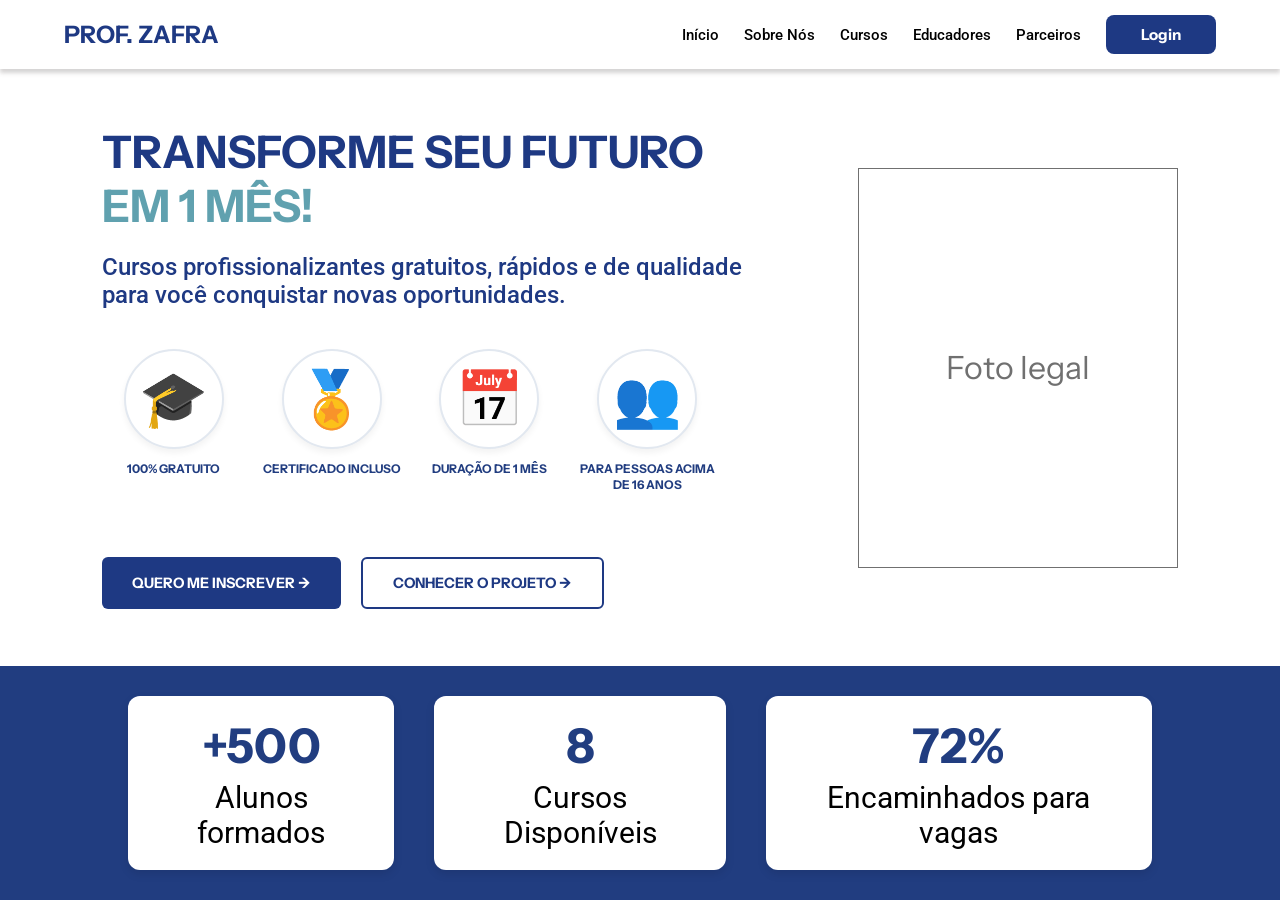
==== index.html @ 5f07395a "Primeira Parte da Home" ====
<!DOCTYPE html>
<html lang="pt-BR">
<head>
    <meta charset="UTF-8">
    <meta name="viewport" content="width=device-width, initial-scale=1.0">
    <title>Prof. Zafra - Escola de Formação Profissional</title>
    
    <link rel="preconnect" href="https://fonts.googleapis.com">
    <link rel="preconnect" href="https://fonts.gstatic.com" crossorigin>
    <link href="https://fonts.googleapis.com/css2?family=Instrument+Sans:ital,wght@0,400..700;1,400..700&family=Roboto:ital,wght@0,100;0,300;0,400;0,500;0,700;0,900;1,100;1,300;1,400;1,500;1,700;1,900&display=swap" rel="stylesheet">
    
    <link rel="stylesheet" href="css/style.css">
</head>
<body>

    <header class="navbar">
        <div class="logo">
            <span class="logo-texto">PROF. ZAFRA</span>
        </div>
        <nav class="nav-links">
            <a href="#">Início</a>
            <a href="#">Sobre Nós</a>
            <a href="#">Cursos</a>
            <a href="#">Educadores</a>
            <a href="#">Parceiros</a>
            <a href="#" class="btn-login">Login</a>
        </nav>
    </header>

    <main class="hero">
        <div class="hero-content">
            <h1 class="titulo">TRANSFORME SEU FUTURO <br><span class="destaque">EM 1 MÊS!</span></h1>
            
            <p class="parágrafo">
                Cursos profissionalizantes gratuitos, rápidos e de qualidade para você conquistar novas oportunidades.
            </p>

            <div class="diferenciais">
                <div class="diferencial">
                    <div class="icon-circle">🎓</div>
                    <p>100% GRATUITO</p>
                </div>
                <div class="diferencial">
                    <div class="icon-circle">🏅</div>
                    <p>CERTIFICADO INCLUSO</p>
                </div>
                <div class="diferencial">
                    <div class="icon-circle">📅</div>
                    <p>DURAÇÃO DE 1 MÊS</p>
                </div>
                <div class="diferencial">
                    <div class="icon-circle">👥</div>
                    <p>PARA PESSOAS ACIMA DE 16 ANOS</p>
                </div>
            </div>

            <div class="botoes">
                <button class="botao-um">QUERO ME INSCREVER &rarr;</button>
                <button class="botao-dois">CONHECER O PROJETO &rarr;</button>
            </div>
        </div>

        <div class="foto">
            <span>Foto legal</span>
        </div>
    </main>

    <section class="indicadores">
        <div class="indicador">
            <h3>+500</h3>
            <p>Alunos formados</p>
        </div>
        <div class="indicador">
            <h3>8</h3>
            <p>Cursos Disponíveis</p>
        </div>
        <div class="indicador">
            <h3>72%</h3>
            <p>Encaminhados para vagas</p>
        </div>
    </section>

</body>
</html>
---- css/style.css ----
* {
    margin: 0;
    padding: 0;
    box-sizing: border-box;
}

body {
    background-color: #ffffff;
    color: #2b2b2b;
    display: flex;
    flex-direction: column;
    min-height: 100vh;
    font-family: 'Roboto', sans-serif;
}

.navbar {
    display: flex;
    justify-content: space-between;
    align-items: center;
    padding: 15px 5%;
    background: #FFF;
    box-shadow: 0 4px 4px 0  rgba(90, 83, 83, 0.25);
}

.logo-texto {
    font-family: 'Instrument Sans', sans-serif;
    font-weight: 800;
    font-size: 1.5rem;
    color: #1E3983;
}

.nav-links {
    display: flex;
    align-items: center;
    gap: 25px;
}

.nav-links a {
    text-decoration: none;
    color: #000000;
    font-weight: 500;
    font-size: 0.95rem;
}

.nav-links .btn-login {
    font-family: 'Instrument Sans', sans-serif;
    background-color: #1E3983;
    color: white;
    padding: 10px 35px;
    border-radius: 8px;
    font-weight: 700;
    transition: background 0.2s;
}

.nav-links .btn-login:hover {
    background-color: #172b5c;
}

.hero {
    display: flex;
    justify-content: space-between;
    align-items: center;
    padding: 50px 8%;
    flex: 1;
    gap: 40px;
}

.hero-content {
    max-width: 60%;
}

.titulo {
    font-family: 'Instrument Sans', sans-serif;
    font-size: 2.8rem;
    color: #1E3983;
    font-weight: 800;
    line-height: 1.2;
}

.destaque {
    color: #60A1AF;
}

.parágrafo {
    margin-top: 20px;
    font-size: 24px;
    color: #1E3983;
    font-weight: 500;
    line-height: normal;
    font-style: normal;
}

.diferenciais {
    display: grid;
    grid-template-columns: repeat(4, 1fr);
    gap: 15px;
    margin: 40px 0;
    width: 616px;
    height: 168px;
}

.diferencial {
    display: flex;
    flex-direction: column;
    align-items: center;
    text-align: center;
}

.icon-circle {
    width: 100px;
    height: 100px;
    border: 2px solid #e2e8f0;
    border-radius: 50%;
    display: flex;
    justify-content: center;
    align-items: center;
    font-size: 55px;
    box-shadow: 0 4px 6px rgba(0,0,0,0.05);
    background-color: #fff;
}

.diferencial p {
    font-family: 'Instrument Sans', sans-serif;
    margin-top: 12px;
    font-size: 0.75rem;
    font-weight: 700;
    color: #213d80;
    line-height: 1.3;
}

.botoes {
    display: flex;
    gap: 20px;
}

.botao-um, .botao-dois {
    font-family: 'Instrument Sans', sans-serif;
    padding: 15px 30px;
    border-radius: 6px;
    font-weight: 700;
    font-size: 0.9rem;
    cursor: pointer;
    display: flex;
    align-items: center;
    justify-content: center;
    transition: all 0.2s;
}

.botao-um {
    background-color: #1E3983;
    color: white;
    border: none;
}

.botao-um:hover {
    background-color: #172b5c;
}

.botao-dois {
    background-color: transparent;
    color: #1E3983;
    border: 2.5px solid #1E3983;
}

.botao-dois:hover {
    background-color: #f0f4f8;
}

.foto {
    font-family: 'Instrument Sans', sans-serif;
    width: 320px;
    height: 400px;
    border: 1px solid #707070;
    display: flex;
    justify-content: center;
    align-items: center;
    color: #707070;
    font-size: 32px;
}

.indicadores {
    background-color: #213d80;
    padding: 30px 10%;
    display: flex;
    justify-content: center;
    gap: 40px;
}

.indicador {
    background-color: white;
    border-radius: 12px;
    padding: 20px;
    min-width: 240px;
    text-align: center;
    box-shadow: 0 4px 10px rgba(0,0,0,0.1);
}

.indicador h3 {
    font-family: 'Instrument Sans', sans-serif;
    font-size: 48px;
    color: #213d80;
    font-weight: 800;
    margin-bottom: 5px;
}

.indicador p {
    font-size: 30px;
    color: #000000;
    font-weight: 400;
}

/* RESPONSIVIDADE BÁSICA GEMINI */
@media (max-width: 968px) {
    .hero {
        flex-direction: column;
        text-align: center;
    }
    .hero-content {
        max-width: 100%;
    }
    .features-grid {
        grid-template-columns: repeat(2, 1fr);
    }
    .cta-buttons {
        justify-content: center;
    }
    .metrics-bar {
        flex-direction: column;
        align-items: center;
    }
}
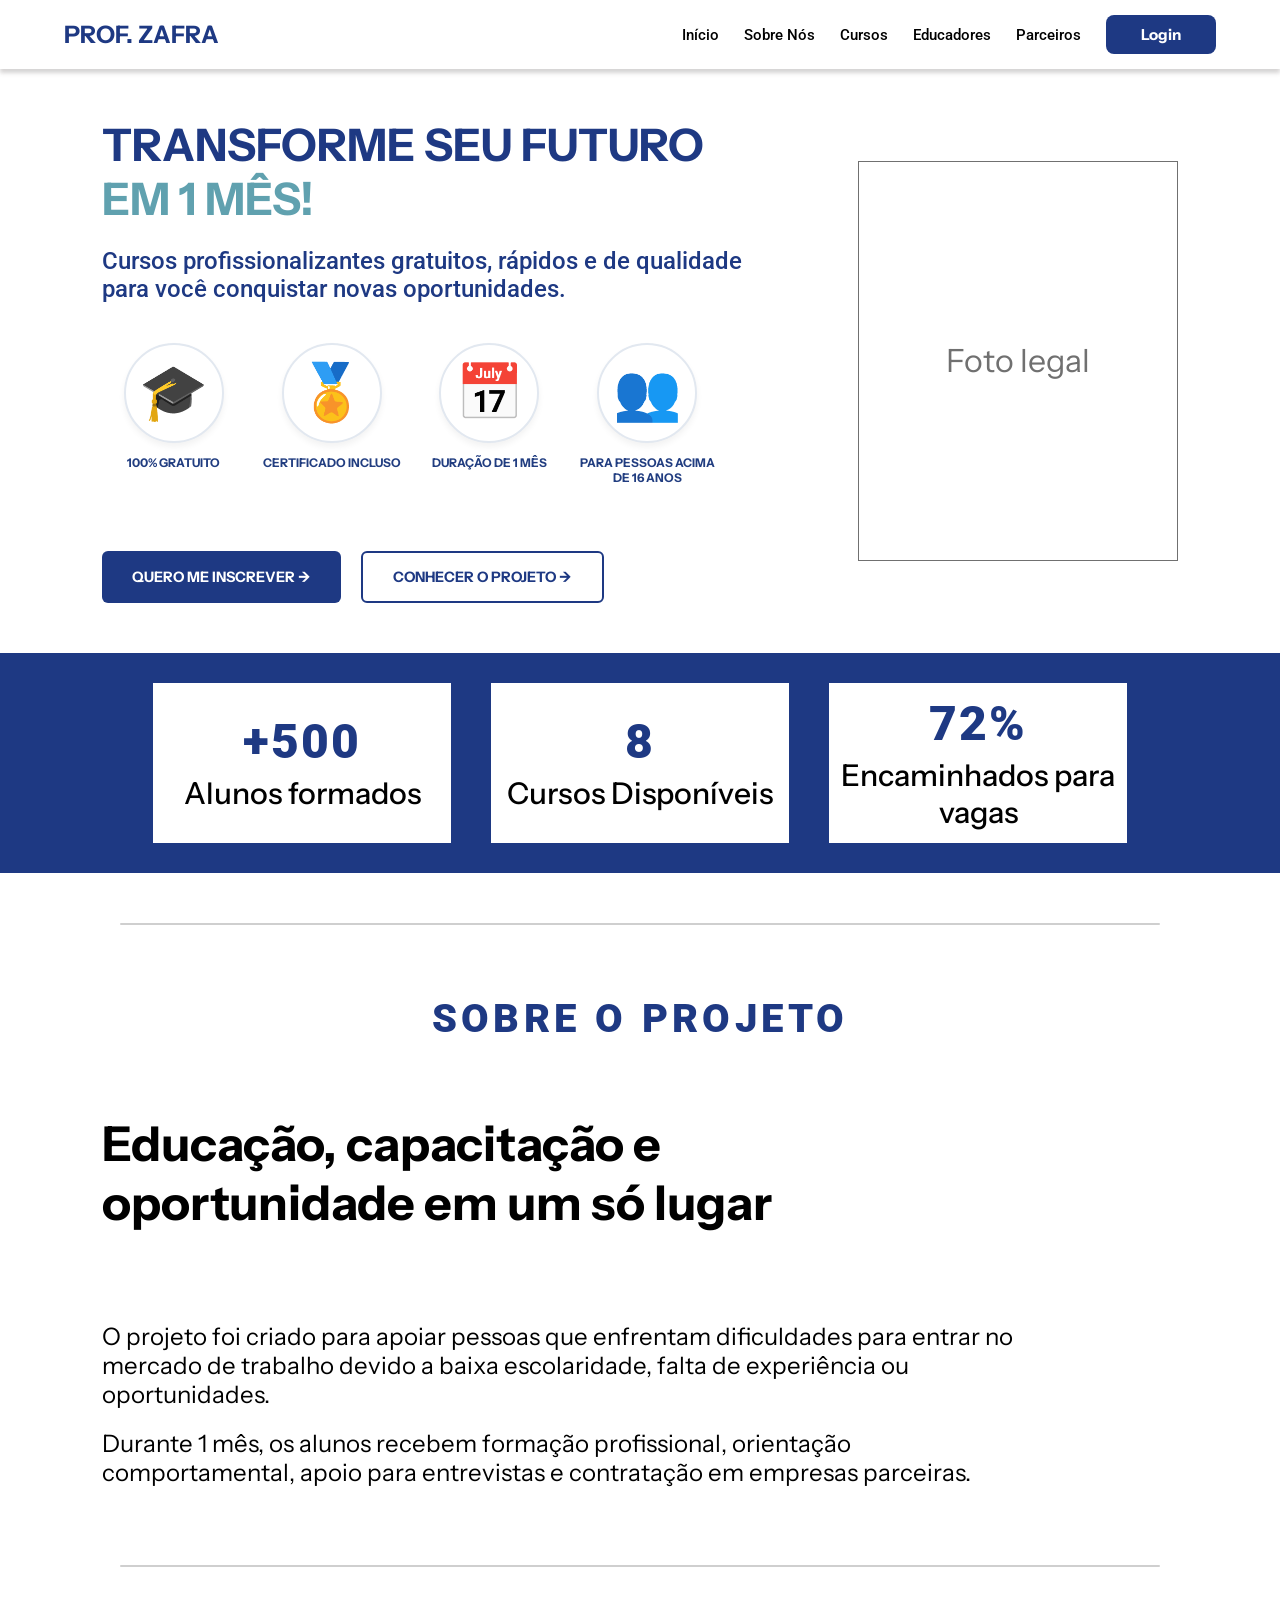
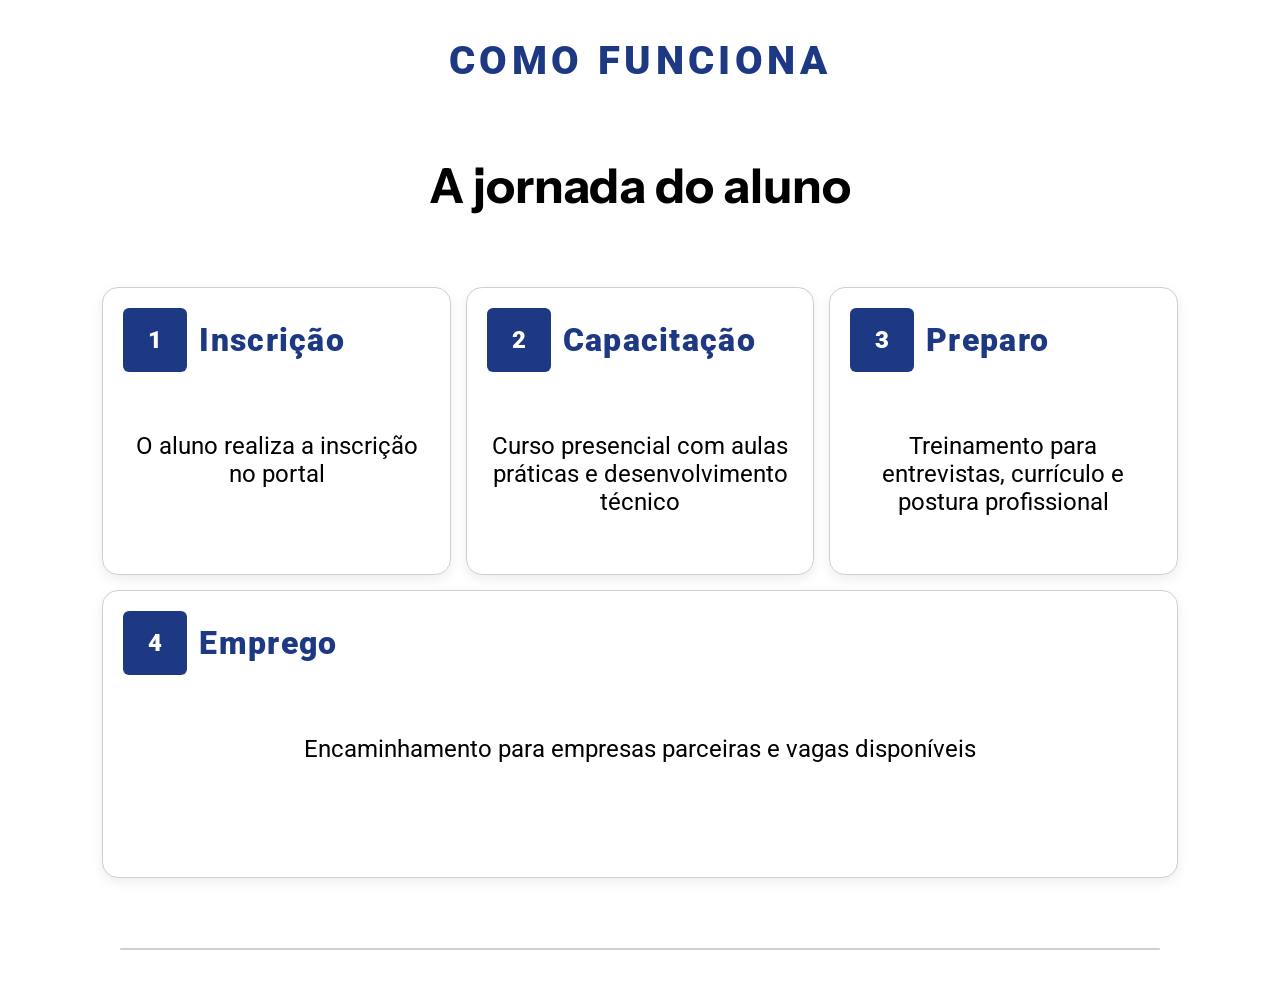
==== commit 87a75a27: "Segunda Parte da Home" ====
--- a/index.html
+++ b/index.html
@@ -76,9 +76,83 @@
         </div>
         <div class="indicador">
             <h3>72%</h3>
-            <p>Encaminhados para vagas</p>
+            <p>Encaminhados para </p>
+            <p>vagas</p>
         </div>
     </section>
 
+    <hr class="linha-divisoria">
+
+    <section class="sobre">
+        <div class="sobre-container">
+            <div class="sobre-texto">
+                <span class="sobre-titulo"> SOBRE O PROJETO</span>
+
+                <h2>Educação, capacitação e<br> oportunidade em um só lugar</h2>
+
+                <p>O projeto foi criado para apoiar pessoas que enfrentam dificuldades para entrar no <br>mercado de trabalho devido a baixa escolaridade, falta de experiência ou <br>oportunidades.</p>
+                
+                <p>Durante 1 mês, os alunos recebem formação profissional, orientação <br> comportamental, apoio para entrevistas e contratação em empresas parceiras.</p>
+            </div>
+        </div>
+    </section>
+
+    <hr class="linha-divisoria">
+
+    <section class="como-funciona">
+        <span class="como-funciona-titulo"> COMO FUNCIONA</span>
+        <h2 class="titulo-jornada">A jornada do aluno</h2>
+
+        <!--CARDS GEMINI-->
+       <div class="card-container">
+  
+  <div class="card">
+    <div class="card-header">
+      <span class="number">1</span>
+      <h3>Inscrição</h3>
+    </div>
+    <div class="card-content">
+      <p>O aluno realiza a inscrição no portal</p>
+    </div>
+  </div>
+
+  <div class="card">
+    <div class="card-header">
+      <span class="number">2</span>
+      <h3>Capacitação</h3>
+    </div>
+    <div class="card-content">
+      <p>Curso presencial com aulas práticas e desenvolvimento técnico</p>
+    </div>
+  </div>
+
+  <div class="card">
+    <div class="card-header">
+      <span class="number">3</span>
+      <h3>Preparo</h3>
+    </div>
+    <div class="card-content">
+      <p>Treinamento para entrevistas, currículo e postura profissional</p>
+    </div>
+  </div>
+
+  <div class="card">
+    <div class="card-header">
+      <span class="number">4</span>
+      <h3>Emprego</h3>
+    </div>
+    <div class="card-content">
+      <p>Encaminhamento para empresas parceiras e vagas disponíveis</p>
+    </div>
+  </div>
+
+</div>
+
+          
+    </section>
+
+    <hr class="linha-divisoria">
+
+
 </body>
 </html>
--- a/css/style.css
+++ b/css/style.css
@@ -179,7 +179,7 @@
 }
 
 .indicadores {
-    background-color: #213d80;
+    background-color: #1E3983;
     padding: 30px 10%;
     display: flex;
     justify-content: center;
@@ -188,44 +188,282 @@
 
 .indicador {
     background-color: white;
-    border-radius: 12px;
-    padding: 20px;
-    min-width: 240px;
-    text-align: center;
-    box-shadow: 0 4px 10px rgba(0,0,0,0.1);
+    display: flex;
+    width: 298px;
+    height: 160px;
+    justify-content: center;
+    align-items: center;
+    flex-direction: column;
 }
 
 .indicador h3 {
-    font-family: 'Instrument Sans', sans-serif;
+    font-family: 'Roboto', sans-serif;
     font-size: 48px;
-    color: #213d80;
-    font-weight: 800;
+    text-align: center;
+    font-style: normal;
+    font-weight: 900;
+    color: #1E3983;
     margin-bottom: 5px;
+    display: flex;
+    line-height: normal;
+    letter-spacing: 1.92px;
 }
 
 .indicador p {
+    display: flex;
+    font-family: 'Instrument Sans', sans-serif;
     font-size: 30px;
-    color: #000000;
+    font-style: normal;
+    font-weight: 500;
+    line-height: normal;
+    color: #000;
+}
+
+.linha-divisoria {
+    border: 0;
+    border-top: 2px solid #cfcfcf;
+    width: 1040px;
+    margin: 50px auto;
+    border-radius: 5px;
+    margin-bottom: 58
+}
+
+.sobre-titulo {
+    display: flex;
+    font-family: 'Roboto', sans-serif;
+    text-align: center;
+    font-size: 40px;
+    font-style: normal;
+    font-weight: 900;
+    line-height: normal;
+    letter-spacing: 4.4px;
+    color: #1E3983;
+    justify-content: center;
+    flex-direction: column;
+    margin-bottom: 72px;
+}
+
+.sobre {
+    padding: 20px 8%;
+}
+
+.sobre-container {
+    display: flex;
+    justify-content: space-between;
+    align-items: center;
+    gap: 60px;
+}
+
+.sobre-texto {
+    width: 1252px;
+    height: 500px;
+}
+
+.sobre-texto h2 {
+    color:#000;
+    font-family: 'Instrument Sans', sans-serif;
+    font-size: 48px;
+    font-weight: 700;
+    line-height: normal;
+    margin-bottom: 90px;
+}
+
+.sobre-texto p {
+    color: #000;
+    font-family: 'Instrument Sans', sans-serif;
+    font-size: 24px;
+    font-style: normal;
     font-weight: 400;
-}
-
-/* RESPONSIVIDADE BÁSICA GEMINI */
-@media (max-width: 968px) {
+    line-height: normal;
+    margin-bottom: 20px;
+}
+
+.como-funciona {
+    padding: 20px 8%;
+    text-align: center;
+}
+
+.titulo-jornada {
+    color: #000;
+    text-align: center;
+    font-family: 'Instrument Sans', sans-serif;
+    font-size: 48px;
+    font-style: normal;
+    font-weight: 700;
+    line-height: normal;
+    margin-bottom: 72px;
+}
+
+.como-funciona-titulo {
+    display: flex;
+    font-family: 'Roboto', sans-serif;
+    text-align: center;
+    font-size: 40px;
+    font-style: normal;
+    font-weight: 900;
+    line-height: normal;
+    letter-spacing: 4.4px;
+    color: #1E3983;
+    justify-content: center;
+    flex-direction: column;
+    margin-bottom: 72px;
+}
+
+/*CARDS GEMINI */
+
+.card-container {
+  display: flex;
+  gap: 15px; /* Espaço entre os cards */
+  justify-content: center; /* Centraliza os cards na tela */
+  flex-wrap: wrap; /* Faz os cards irem para baixo em telas pequenas */
+  max-width: 1200px;
+  margin: 0 auto;
+}
+
+/* Estilo individual de cada Card */
+.card {
+  background-color: #ffffff;
+  border: 1px solid #cfcfcf;
+  border-radius: 16px; /* Bordas arredondadas externas */
+  box-shadow: 0 4px 12px rgba(0, 0, 0, 0.08); /* Sombra suave embaixo */
+  padding: 20px;
+  display: flex;
+  width: 298px;
+  height: 288px;
+  flex-direction: column;
+  align-items: center;
+  text-align: center;
+  flex-shrink: 0;
+  flex: 1 1 200px;
+}
+
+/* Cabeçalho do Card (Número + Título) */
+.card-header {
+  display: flex;
+  align-items: center;
+  gap: 12px;
+  width: 100%;
+  margin-bottom: 60px; /* Espaço entre o título e o texto de baixo */
+}
+
+/* O quadradinho azul do número */
+.number {
+    background-color: #1E3983; 
+    color: #FFF;
+    font-weight: 900;
+    font-size: 24px;
+    width: 64px;
+    height: 64px;
+    border-radius: 6px; /* Leve arredondamento no número */
+    display: flex;
+    align-items: center;
+    justify-content: center;
+    flex-shrink: 0;
+}
+  
+/* Título ao lado do número */
+.card-header h3 {
+    color: #1E3983;
+    margin: 0;
+    font-size: 32px;
+    font-weight: 900;
+    font-family: 'Roboto', sans-serif;
+    letter-spacing: 1.28px;
+}
+
+/* Texto descritivo do card */
+.card-content p {
+  color: #000;
+  font-size: 24px;
+  font-weight: 400;
+  line-height: normal;
+  margin: 0;
+}
+
+/* ==========================================================
+   MEDIA QUERIES (A MAGICA DA RESPONSIVIDADE) GEMINI
+   ========================================================== */
+
+/* TABLETS (Telas de até 1024px) */
+@media (max-width: 1024px) {
+    .titulo { font-size: 2.3rem; }
+    .sobre-texto h2 { font-size: 32px; }
+    .titulo-jornada { font-size: 34px; }
+}
+
+/* CELULARES GRANDES / TABLETS EM PÉ (Telas de até 768px) */
+@media (max-width: 768px) {
+    /* Navbar vira coluna ou esconde itens excedentes */
+    .navbar {
+        flex-direction: column;
+        gap: 15px;
+        text-align: center;
+    }
+    
+    .nav-links {
+        gap: 15px;
+        flex-wrap: wrap;
+        justify-content: center;
+    }
+
+    /* Hero vira uma coluna empilhada */
     .hero {
+        flex-direction: column-reverse; /* Foto embaixo, texto em cima */
+        text-align: center;
+        padding: 40px 5%;
+    }
+    
+    .hero-content {
+        max-width: 100%;
+    }
+
+    .diferenciais {
+        grid-template-columns: repeat(2, 1fr); /* Divide em 2 colunas */
+        margin: 30px auto;
+    }
+
+    .botoes {
+        justify-content: center;
+    }
+
+    /* Sobre vira coluna */
+    .sobre-container {
         flex-direction: column;
         text-align: center;
-    }
-    .hero-content {
-        max-width: 100%;
-    }
-    .features-grid {
-        grid-template-columns: repeat(2, 1fr);
-    }
-    .cta-buttons {
-        justify-content: center;
-    }
-    .metrics-bar {
-        flex-direction: column;
-        align-items: center;
+        gap: 30px;
+    }
+
+    .sobre-texto h2 { font-size: 28px; }
+}
+
+/* CELULARES PEQUENOS (Telas de até 480px) */
+@media (max-width: 480px) {
+    .titulo { font-size: 1.8rem; }
+    .parágrafo { font-size: 18px; }
+    
+    .diferenciais {
+        grid-template-columns: 1fr; /* 1 diferencial por linha no mobile */
+    }
+
+    .botoes {
+        flex-direction: column; /* Botões um embaixo do outro */
+        width: 100%;
+    }
+
+    .botao-um, .botao-dois {
+        width: 100%;
+    }
+
+    .sobre-titulo, .como-funciona-titulo {
+        font-size: 28px;
+        letter-spacing: 2px;
+    }
+
+    .titulo-jornada {
+        font-size: 26px;
+    }
+    
+    .indicador p {
+        font-size: 20px;
     }
 }
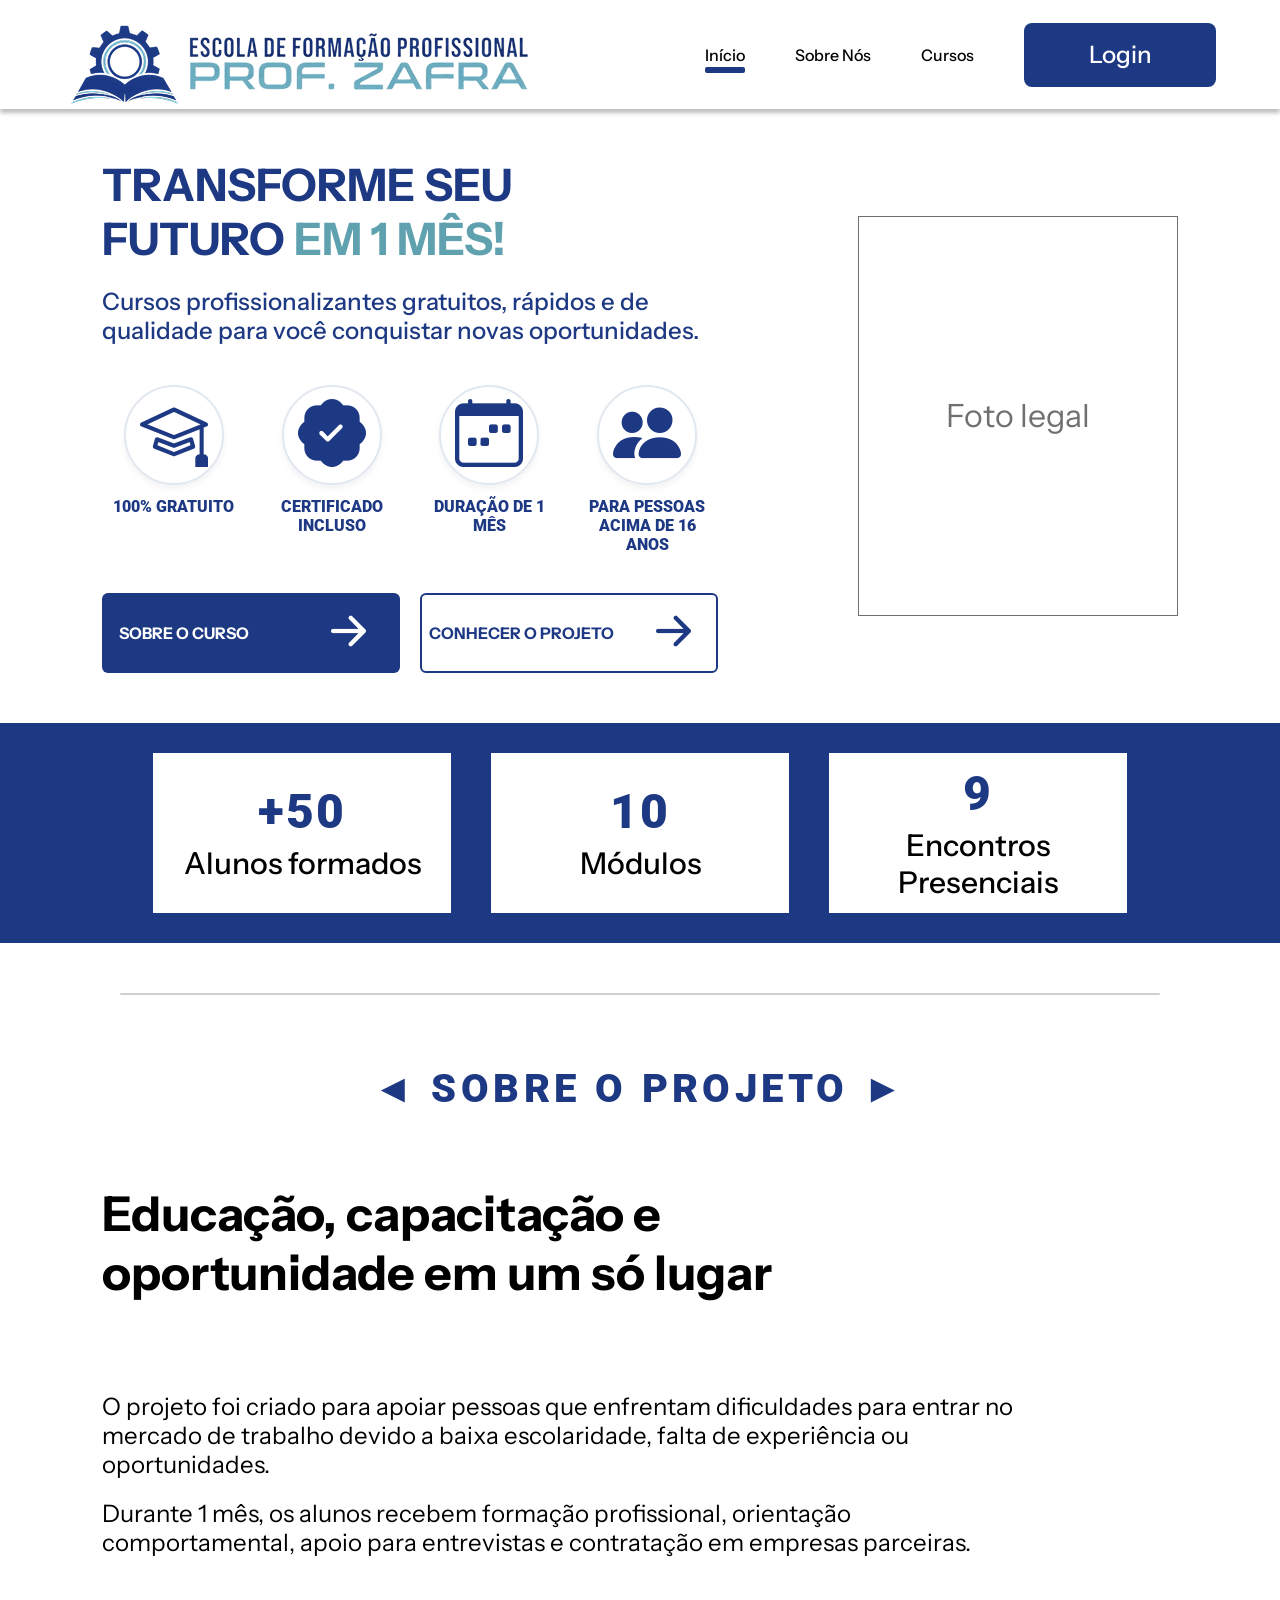
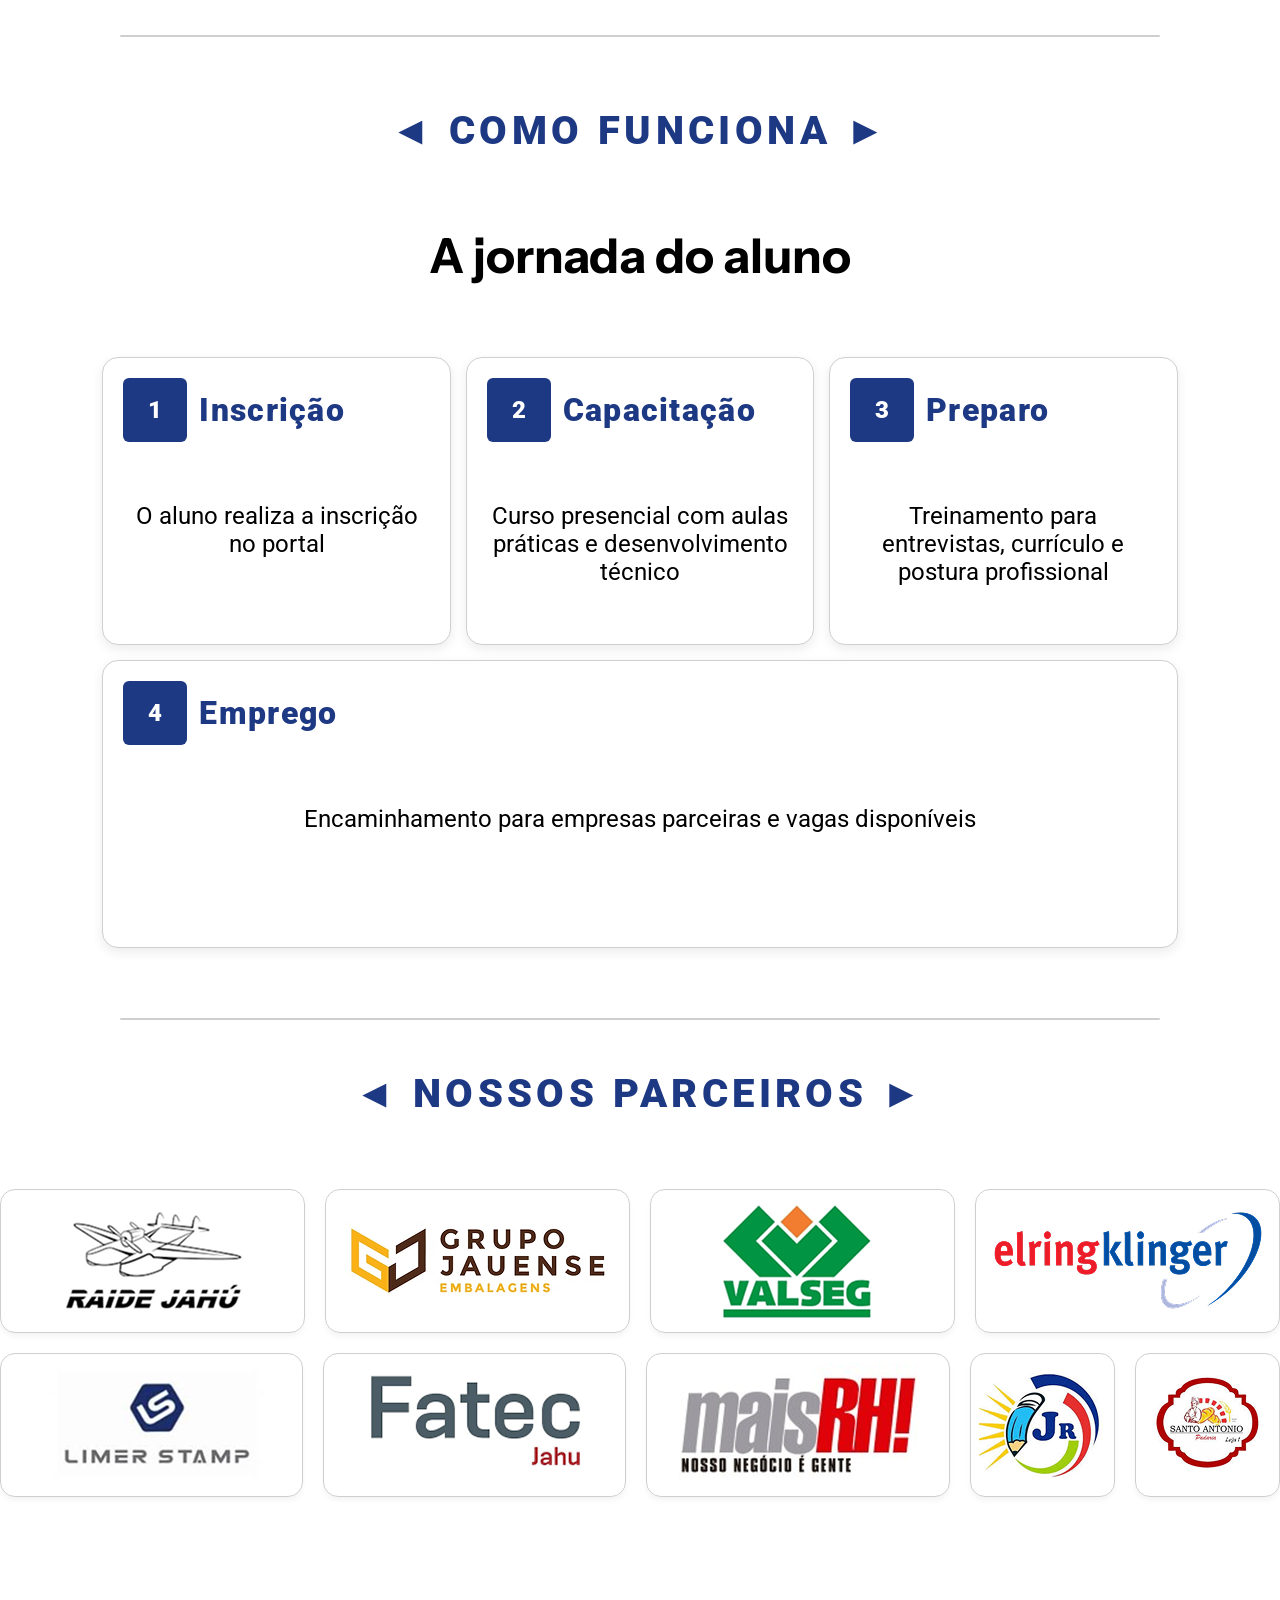
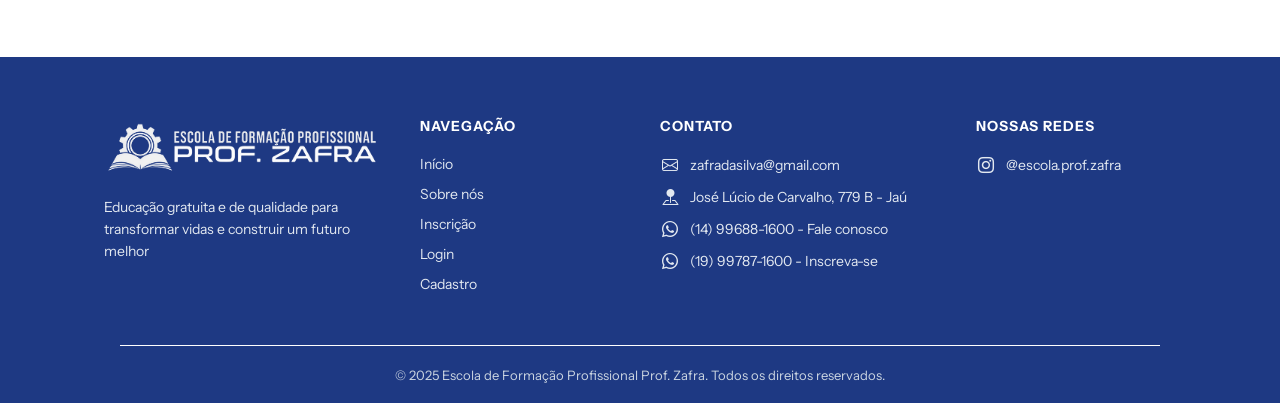
==== commit b8293299: "Home" ====
--- a/index.html
+++ b/index.html
@@ -10,26 +10,29 @@
     <link href="https://fonts.googleapis.com/css2?family=Instrument+Sans:ital,wght@0,400..700;1,400..700&family=Roboto:ital,wght@0,100;0,300;0,400;0,500;0,700;0,900;1,100;1,300;1,400;1,500;1,700;1,900&display=swap" rel="stylesheet">
     
     <link rel="stylesheet" href="css/style.css">
+    <link rel="stylesheet" href="https://cdn.jsdelivr.net/npm/bootstrap-icons@1.13.1/font/bootstrap-icons.min.css">
 </head>
 <body>
 
-    <header class="navbar">
+    <header class="header-main">
         <div class="logo">
-            <span class="logo-texto">PROF. ZAFRA</span>
-        </div>
-        <nav class="nav-links">
-            <a href="#">Início</a>
-            <a href="#">Sobre Nós</a>
-            <a href="#">Cursos</a>
-            <a href="#">Educadores</a>
-            <a href="#">Parceiros</a>
-            <a href="#" class="btn-login">Login</a>
+            <img src="img/Icone.png" alt="Logo Zafra">
+        </div>
+        <nav class="navbar">
+            <div class="nav-container">
+                <ul class="nav-links">
+                    <li><a href="#" class="active">Início</a></li>
+                    <li><a href="#">Sobre Nós</a></li>
+                    <li><a href="#">Cursos</a></li>
+                    <li><a href="#" class="btn-login">Login</a></li>
+                </ul>
+            </div>
         </nav>
     </header>
 
     <main class="hero">
         <div class="hero-content">
-            <h1 class="titulo">TRANSFORME SEU FUTURO <br><span class="destaque">EM 1 MÊS!</span></h1>
+            <h1 class="titulo">TRANSFORME SEU<br>FUTURO <span class="destaque">EM 1 MÊS!</span></h1>
             
             <p class="parágrafo">
                 Cursos profissionalizantes gratuitos, rápidos e de qualidade para você conquistar novas oportunidades.
@@ -37,26 +40,26 @@
 
             <div class="diferenciais">
                 <div class="diferencial">
-                    <div class="icon-circle">🎓</div>
+                    <div class="icon-circle"><i class="bi bi-mortarboard"></i></div>
                     <p>100% GRATUITO</p>
                 </div>
                 <div class="diferencial">
-                    <div class="icon-circle">🏅</div>
+                    <div class="icon-circle"><i class="bi bi-patch-check-fill"></i></div>
                     <p>CERTIFICADO INCLUSO</p>
                 </div>
                 <div class="diferencial">
-                    <div class="icon-circle">📅</div>
+                    <div class="icon-circle"><i class="bi bi-calendar-week"></i></div>
                     <p>DURAÇÃO DE 1 MÊS</p>
                 </div>
                 <div class="diferencial">
-                    <div class="icon-circle">👥</div>
+                    <div class="icon-circle"><i class="bi bi-people-fill"></i></div>
                     <p>PARA PESSOAS ACIMA DE 16 ANOS</p>
                 </div>
             </div>
 
             <div class="botoes">
-                <button class="botao-um">QUERO ME INSCREVER &rarr;</button>
-                <button class="botao-dois">CONHECER O PROJETO &rarr;</button>
+                <button class="botao-um">SOBRE O CURSO <i class="bi bi-arrow-right-short seta"></i></button>
+                <button class="botao-dois">CONHECER O PROJETO <i class="bi bi-arrow-right-short seta    "></i></button>
             </div>
         </div>
 
@@ -67,17 +70,17 @@
 
     <section class="indicadores">
         <div class="indicador">
-            <h3>+500</h3>
+            <h3>+50</h3>
             <p>Alunos formados</p>
         </div>
         <div class="indicador">
-            <h3>8</h3>
-            <p>Cursos Disponíveis</p>
+            <h3>10</h3>
+            <p>Módulos</p>
         </div>
         <div class="indicador">
-            <h3>72%</h3>
-            <p>Encaminhados para </p>
-            <p>vagas</p>
+            <h3>9</h3>
+            <p>Encontros</p>
+            <p>Presenciais</p>
         </div>
     </section>
 
@@ -86,7 +89,7 @@
     <section class="sobre">
         <div class="sobre-container">
             <div class="sobre-texto">
-                <span class="sobre-titulo"> SOBRE O PROJETO</span>
+                <span class="sobre-titulo"> &#9668; SOBRE O PROJETO &#9658;</span>
 
                 <h2>Educação, capacitação e<br> oportunidade em um só lugar</h2>
 
@@ -100,10 +103,9 @@
     <hr class="linha-divisoria">
 
     <section class="como-funciona">
-        <span class="como-funciona-titulo"> COMO FUNCIONA</span>
+        <span class="como-funciona-titulo"> &#9668; COMO FUNCIONA  &#9658;</span>
         <h2 class="titulo-jornada">A jornada do aluno</h2>
 
-        <!--CARDS GEMINI-->
        <div class="card-container">
   
   <div class="card">
@@ -153,6 +155,69 @@
 
     <hr class="linha-divisoria">
 
+    <section class="nossos-parceiros">
+        <span class="nossos-parceiros-titulo">&#9668; NOSSOS PARCEIROS &#9658;</span>
+
+        <div class="parceiros-grid">
+            <div class="parceiro-card"><img src="img/Raide_Jahu.png" alt="Raide Jahú"></div>
+            <div class="parceiro-card"><img src="img/GJ_Embalagens.png" alt="Grupo Jauense Embalagens"></div>
+            <div class="parceiro-card"><img src="img/Valseg.png" alt="Valseg"></div>
+            <div class="parceiro-card"><img src="img/elringklinger.png" alt="Elringklinger"></div>
+            <div class="parceiro-card"><img src="img/limer_stamp.png" alt="Limer Stamp"></div>
+            <div class="parceiro-card"><img src="img/Fatec_Jahu.png" alt="Fatec Jahu"></div>
+            <div class="parceiro-card"><img src="img/Maisrh.png" alt="Mais RH"></div>
+            <div class="parceiro-card"><img src="img/Jr.png" alt="JR"></div>
+            <div class="parceiro-card"><img src="img/santoantonio.png" alt="Santo Antonio"></div>
+        </div>
+    </section>
+
+    <footer class="footer-main">
+        <div class="footer-container">
+            <div class="footer-column brand-col">
+                <div class="footer-logo">
+                    <img src="img/Logo.png" alt="Logo Zafra">
+                </div>
+                <p class="footer-descricao">
+                    Educação gratuita e de qualidade para transformar vidas e construir um futuro melhor
+                </p>
+            </div>
+
+            <div class="footer-column">
+                <h3>NAVEGAÇÃO</h3>
+                <ul>
+                    <li><a href="#">Início</a></li>
+                    <li><a href="#">Sobre nós</a></li>
+                    <li><a href="#">Inscrição</a></li>
+                    <li><a href="#">Login</a></li>
+                    <li><a href="#">Cadastro</a></li>
+                </ul>
+            </div>
+
+            <div class="footer-column contact-col">
+                <h3>CONTATO</h3>
+                <ul>
+                    <li><i class="bi bi-envelope"></i>zafradasilva@gmail.com</li>
+                    <li><i class="bi bi-pin-map-fill"></i><span> José Lúcio de Carvalho, 779 B - Jaú</span></li>
+                    <li><i class="bi bi-whatsapp"></i> <span>(14) 99688-1600 - Fale conosco</span></li>
+                    <li><i class="bi bi-whatsapp"></i><span>(19) 99787-1600 - Inscreva-se</span></li>
+                </ul>
+            </div>
+
+            <div class="footer-column">
+                <h3>NOSSAS REDES</h3>
+                <ul>
+                    <li><a href="#"><i class="bi bi-instagram"></i><span>@escola.prof.zafra</span></a></li>
+                </ul>
+            </div>
+
+        </div>
+
+        <div class="footer-bottom">
+            <div class="footer-divisória"></div>
+            <p>&copy; 2025 Escola de Formação Profissional Prof. Zafra. Todos os direitos reservados.</p>
+        </div>
+    </footer>
+
 
 </body>
 </html>
--- a/css/style.css
+++ b/css/style.css
@@ -13,47 +13,84 @@
     font-family: 'Roboto', sans-serif;
 }
 
-.navbar {
+.header-main {
     display: flex;
     justify-content: space-between;
     align-items: center;
     padding: 15px 5%;
     background: #FFF;
-    box-shadow: 0 4px 4px 0  rgba(90, 83, 83, 0.25);
-}
-
-.logo-texto {
-    font-family: 'Instrument Sans', sans-serif;
-    font-weight: 800;
-    font-size: 1.5rem;
-    color: #1E3983;
+    box-shadow: 0 4px 4px 0  rgba(0, 0, 0, 0.25);
+    gap: 40px;
+    font-family: 'Instrument Sans', sans-serif;
+}
+
+.logo {
+   width: 480px;
+   height: 79px;
+}
+
+.nav-container {
+    display: flex;
+    align-items: center;
+    gap: 40px;
+    font-family: 'Instrument Sans', sans-serif;
 }
 
 .nav-links {
     display: flex;
     align-items: center;
-    gap: 25px;
+    gap: 50px;
+    list-style: none;
+    margin: 0;
+    padding: 0;
+    color: #000;
 }
 
 .nav-links a {
     text-decoration: none;
-    color: #000000;
     font-weight: 500;
-    font-size: 0.95rem;
-}
-
-.nav-links .btn-login {
-    font-family: 'Instrument Sans', sans-serif;
+    position: relative;
+    padding: 8px 0;
+    transition: color 0.3s ease;
+    color: #000;
+}
+
+.nav-links a::after {
+    content: '';
+    position: absolute;
+    bottom: 0;
+    left: 0;
+    width: 0;
+    height: 6px;
     background-color: #1E3983;
-    color: white;
+    border-radius: 2px;
+    transition: width 0.3s ease;
+}
+
+.nav-links a.active::after,
+.nav-links a:hover::after {
+    width: 100%;
+}
+
+.btn-login {
+    text-decoration: none;
+    background-color:#1E3983;
+    color: #FFF !important;
     padding: 10px 35px;
+    font-weight: 700;
+    font-size: 24px;
     border-radius: 8px;
-    font-weight: 700;
-    transition: background 0.2s;
-}
-
-.nav-links .btn-login:hover {
+    transition: background-color 0.3s ease, transform 0.2s ease;
+    display: inline-flex;
+    align-items: center;
+    justify-content: center;
+    width: 192px;
+    height: 64px;
+}
+
+.btn-login:hover {
     background-color: #172b5c;
+    transform: translateY(-1px);
 }
 
 .hero {
@@ -81,6 +118,10 @@
     color: #60A1AF;
 }
 
+.seta {
+    font-size: 70px;
+}
+
 .parágrafo {
     margin-top: 20px;
     font-size: 24px;
@@ -88,6 +129,7 @@
     font-weight: 500;
     line-height: normal;
     font-style: normal;
+    font-family: 'Instrument Sans', sans-serif;
 }
 
 .diferenciais {
@@ -114,18 +156,20 @@
     display: flex;
     justify-content: center;
     align-items: center;
-    font-size: 55px;
+    font-size: 68px;
     box-shadow: 0 4px 6px rgba(0,0,0,0.05);
     background-color: #fff;
+    color: #1E3983;
 }
 
 .diferencial p {
-    font-family: 'Instrument Sans', sans-serif;
+    font-family: 'Roboto', sans-serif;
     margin-top: 12px;
-    font-size: 0.75rem;
-    font-weight: 700;
-    color: #213d80;
-    line-height: 1.3;
+    font-size: 16px;
+    font-weight: 900;
+    color: #1E3983;
+    line-height: normal;
+    text-align: center;
 }
 
 .botoes {
@@ -133,23 +177,47 @@
     gap: 20px;
 }
 
-.botao-um, .botao-dois {
+.botao-um {
     font-family: 'Instrument Sans', sans-serif;
     padding: 15px 30px;
     border-radius: 6px;
     font-weight: 700;
-    font-size: 0.9rem;
+    font-size: 16px;
     cursor: pointer;
     display: flex;
     align-items: center;
     justify-content: center;
     transition: all 0.2s;
+    width: 298px;
+    height: 80px;
+    gap: 65px;
+    white-space: nowrap;
+    text-align: center;
+}
+
+.botao-dois {
+    font-family: 'Instrument Sans', sans-serif;
+    padding: 15px 30px;
+    border-radius: 6px;
+    font-weight: 700;
+    font-size: 16px;
+    cursor: pointer;
+    display: flex;
+    align-items: center;
+    justify-content: center;
+    transition: all 0.2s;
+    width: 298px;
+    height: 80px;
+    gap: 25px;
+    white-space: nowrap;
 }
 
 .botao-um {
     background-color: #1E3983;
     color: white;
     border: none;
+    align-items: center;
+    text-align: center;
 }
 
 .botao-um:hover {
@@ -309,23 +377,21 @@
     margin-bottom: 72px;
 }
 
-/*CARDS GEMINI */
-
 .card-container {
   display: flex;
-  gap: 15px; /* Espaço entre os cards */
-  justify-content: center; /* Centraliza os cards na tela */
-  flex-wrap: wrap; /* Faz os cards irem para baixo em telas pequenas */
+  gap: 15px; 
+  justify-content: center; 
+  flex-wrap: wrap; 
   max-width: 1200px;
   margin: 0 auto;
 }
 
-/* Estilo individual de cada Card */
+
 .card {
   background-color: #ffffff;
   border: 1px solid #cfcfcf;
-  border-radius: 16px; /* Bordas arredondadas externas */
-  box-shadow: 0 4px 12px rgba(0, 0, 0, 0.08); /* Sombra suave embaixo */
+  border-radius: 16px; 
+  box-shadow: 0 4px 12px rgba(0, 0, 0, 0.08); 
   padding: 20px;
   display: flex;
   width: 298px;
@@ -337,16 +403,14 @@
   flex: 1 1 200px;
 }
 
-/* Cabeçalho do Card (Número + Título) */
 .card-header {
   display: flex;
   align-items: center;
   gap: 12px;
   width: 100%;
-  margin-bottom: 60px; /* Espaço entre o título e o texto de baixo */
-}
-
-/* O quadradinho azul do número */
+  margin-bottom: 60px; 
+}
+
 .number {
     background-color: #1E3983; 
     color: #FFF;
@@ -354,14 +418,13 @@
     font-size: 24px;
     width: 64px;
     height: 64px;
-    border-radius: 6px; /* Leve arredondamento no número */
+    border-radius: 6px; 
     display: flex;
     align-items: center;
     justify-content: center;
     flex-shrink: 0;
 }
   
-/* Título ao lado do número */
 .card-header h3 {
     color: #1E3983;
     margin: 0;
@@ -371,7 +434,6 @@
     letter-spacing: 1.28px;
 }
 
-/* Texto descritivo do card */
 .card-content p {
   color: #000;
   font-size: 24px;
@@ -379,6 +441,165 @@
   line-height: normal;
   margin: 0;
 }
+
+.nossos-parceiros-titulo {
+    display: flex;
+    font-family: 'Roboto', sans-serif;
+    text-align: center;
+    font-size: 40px;
+    font-style: normal;
+    font-weight: 900;
+    line-height: normal;
+    letter-spacing: 4.4px;
+    color: #1E3983;
+    justify-content: center;
+    flex-direction: column;
+    margin-bottom: 72px;
+}
+
+.nossos-parceiros {
+    margin-bottom: 80px;
+}
+
+.parceiros-grid {
+  display: flex;
+  flex-wrap: wrap; 
+  gap: 20px;
+  justify-content: center;
+}
+
+.parceiro-card {
+  height: 144px; 
+  width: 298px;
+  display: flex;
+  align-items: center;
+  justify-content: center;
+  flex: 1 1 auto; 
+  box-shadow: 0 4px 6px -1px rgba(0, 0, 0, 0.05);
+  border: 1px solid #cfcfcf;
+  border-radius: 15px;
+}
+
+  .parceiro-card:nth-last-child(-n+2) {
+    flex-basis: 140px; 
+  }
+
+
+.footer-main {
+  background-color: #1E3983;
+  color: #ffffff;
+  font-family: 'Instrument Sans', sans-serif;
+  padding: 60px 0 20px 0;
+  margin-top: 80px; 
+  width: 100%;
+}
+
+
+.footer-container {
+  max-width: 1200px;
+  margin: 0 auto;
+  padding: 0 5%;
+  display: flex;
+  justify-content: space-between;
+  flex-wrap: wrap; 
+  gap: 40px;
+}
+
+
+.footer-column {
+  flex: 1;
+  min-width: 200px; 
+}
+
+
+.footer-column.brand-col {
+  flex: 1.5; 
+}
+
+.footer-column.contact-col {
+  flex: 1.5; 
+}
+
+
+.footer-logo img {
+  max-height: 55px; 
+  margin-bottom: 20px;
+}
+
+.footer-descricao {
+  font-size: 14px;
+  line-height: 1.6;
+  color: #e2e8f0; 
+  max-width: 320px;
+}
+
+
+.footer-column h3 {
+  font-size: 14px;
+  font-weight: bold;
+  letter-spacing: 1px;
+  margin-bottom: 20px;
+  color: #ffffff;
+}
+
+
+.footer-column ul {
+  list-style: none;
+  padding: 0;
+  margin: 0;
+}
+
+.footer-column ul li {
+  margin-bottom: 12px;
+  font-size: 14px;
+  color: #e2e8f0;
+  display: flex;
+  align-items: center;
+  gap: 10px; 
+  white-space: nowrap;
+}
+
+
+.footer-column ul li a {
+  color: #e2e8f0;
+  text-decoration: none;
+  transition: color 0.2s ease;
+  display: inline-flex;
+  align-items: center;
+  gap: 10px;
+}
+
+.footer-column ul li a:hover {
+  color: #93c5fd; 
+}
+
+
+.footer-column i {
+  font-size: 16px;
+  width: 20px; 
+  text-align: center;
+}
+
+
+.footer-bottom {
+  text-align: center;
+  margin-top: 40px;
+  padding: 0 5%;
+}
+
+.footer-divisória {
+  width: 1040px;
+  height: 2px;
+  margin: 0 auto 20px auto;
+  border-top: 1px solid #FFFFFF; 
+}
+
+.footer-bottom p {
+  font-size: 13px;
+  color: #cbd5e1;
+  margin: 0;
+}
+
 
 /* ==========================================================
    MEDIA QUERIES (A MAGICA DA RESPONSIVIDADE) GEMINI
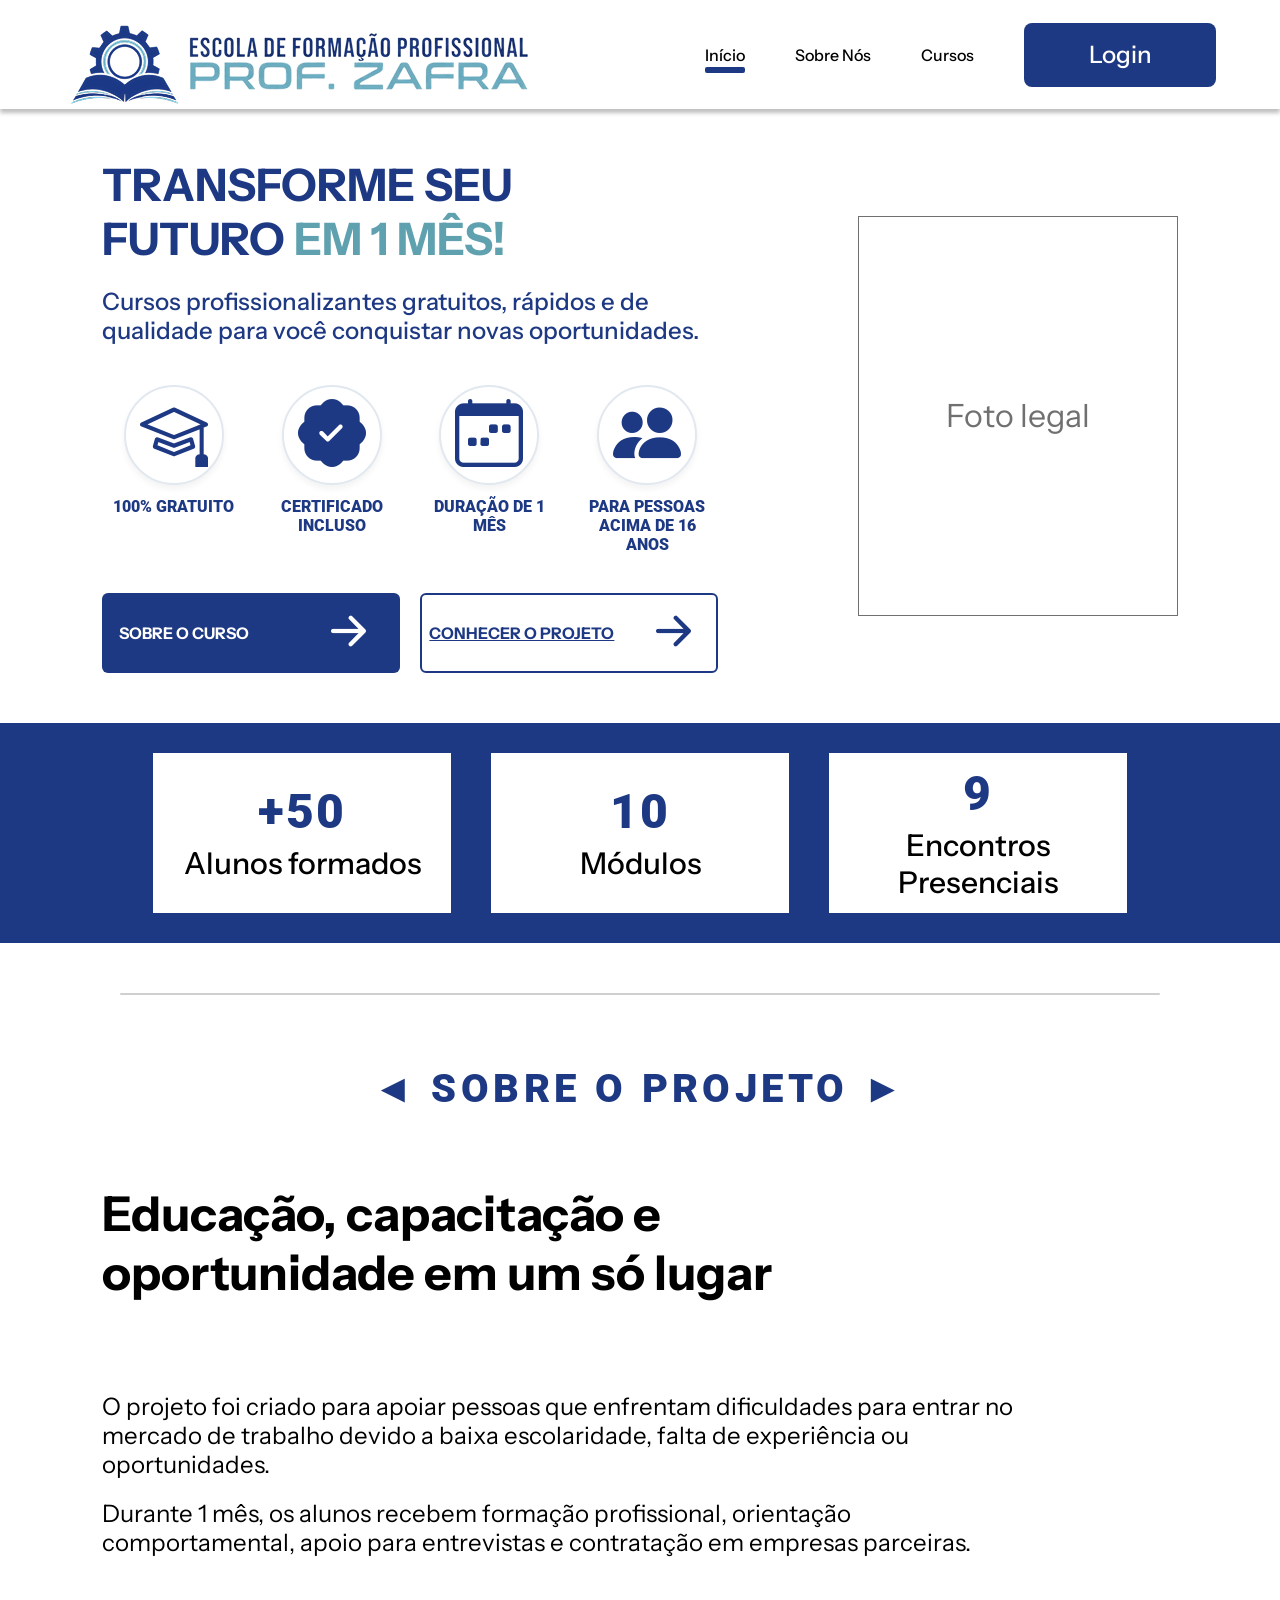
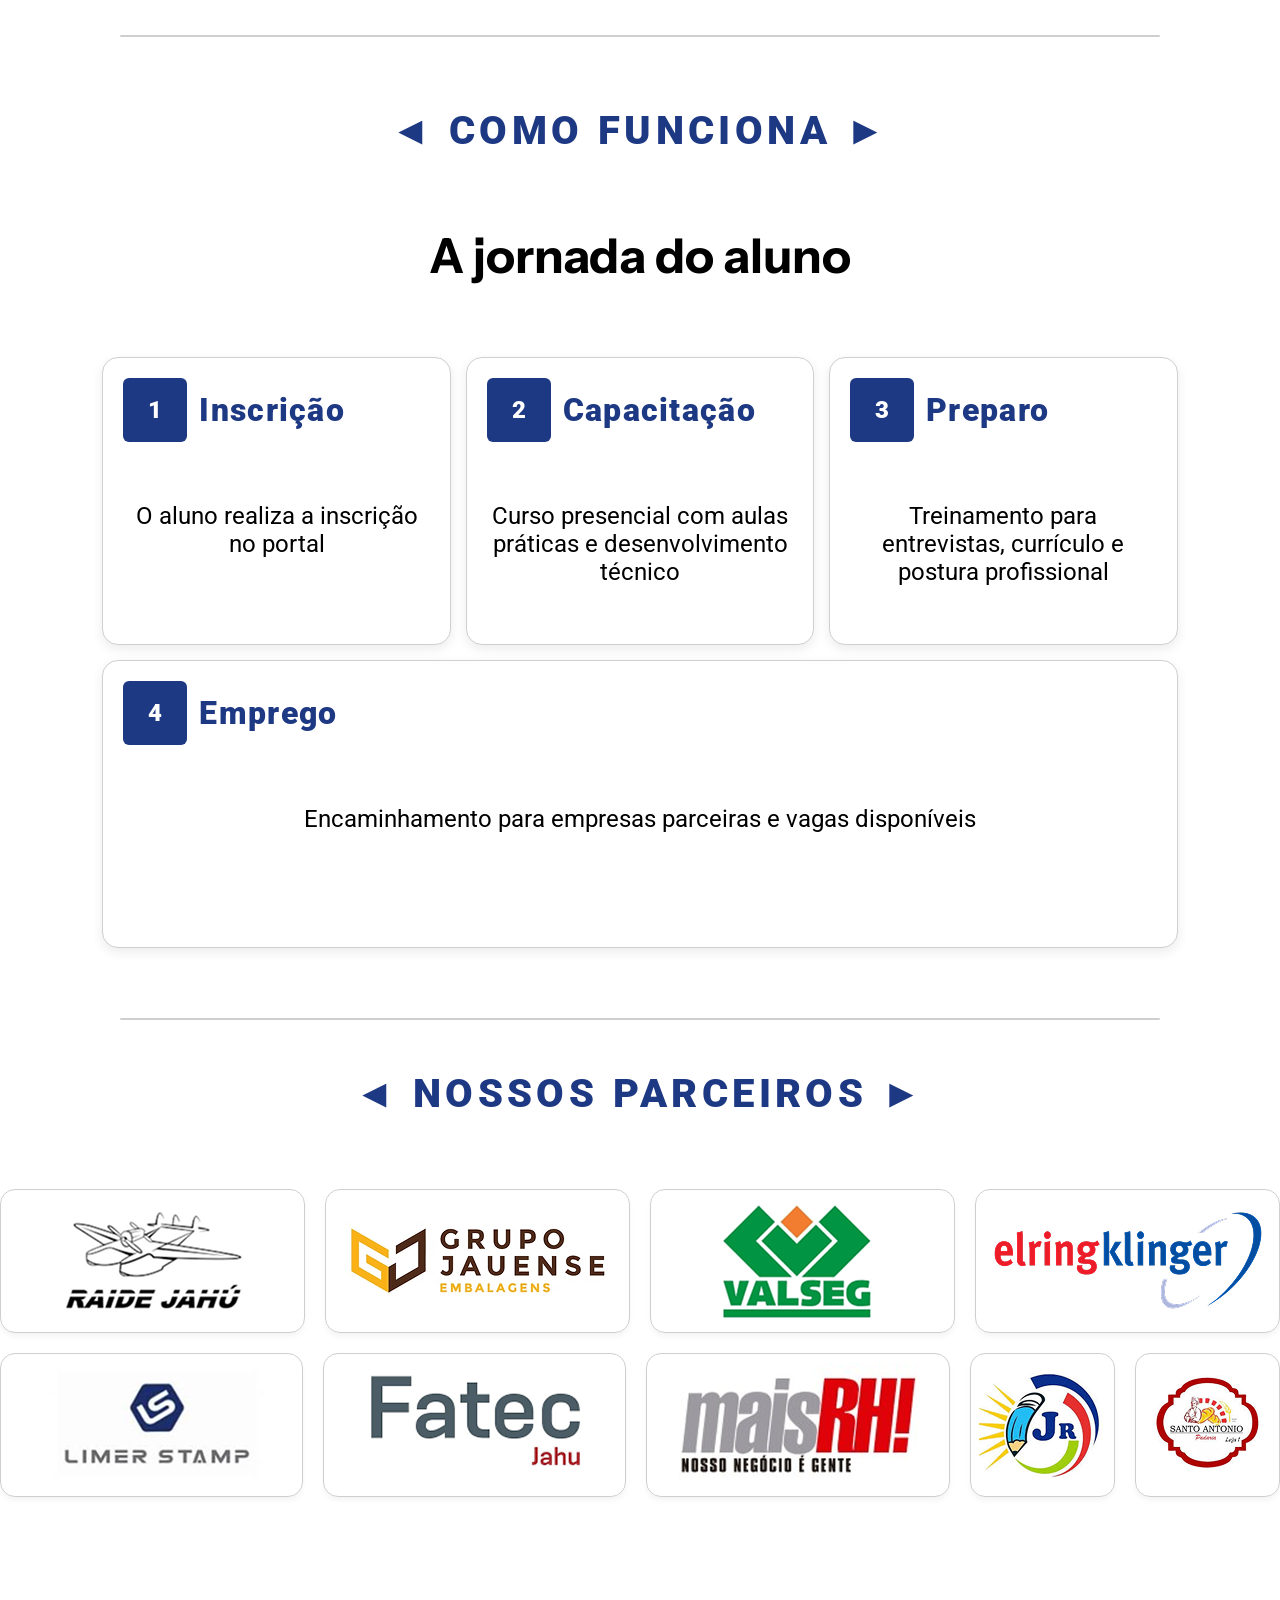
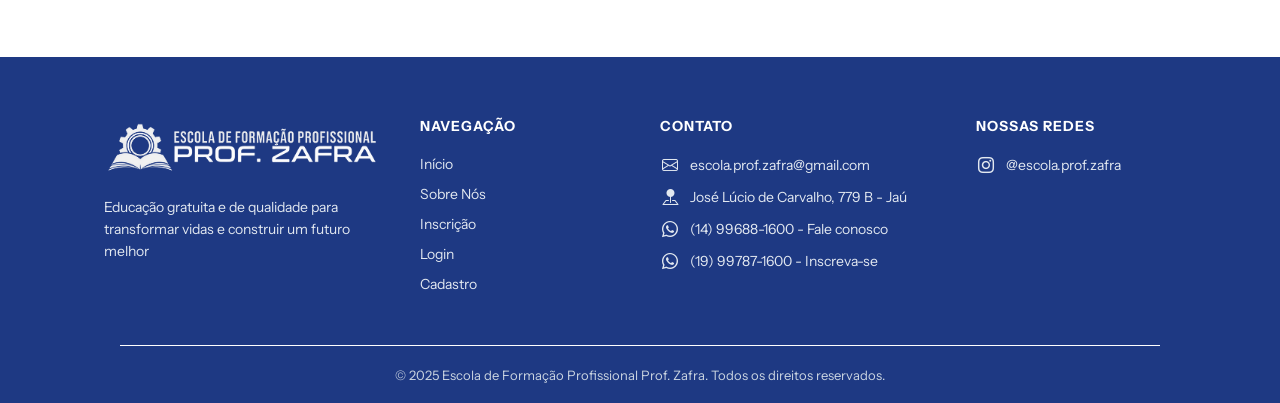
==== commit 5cfa066c: "Sobre Nós + Redução CSS" ====
--- a/index.html
+++ b/index.html
@@ -22,7 +22,7 @@
             <div class="nav-container">
                 <ul class="nav-links">
                     <li><a href="#" class="active">Início</a></li>
-                    <li><a href="#">Sobre Nós</a></li>
+                    <li><a href="sobre-nos.html">Sobre Nós</a></li>
                     <li><a href="#">Cursos</a></li>
                     <li><a href="#" class="btn-login">Login</a></li>
                 </ul>
@@ -32,7 +32,7 @@
 
     <main class="hero">
         <div class="hero-content">
-            <h1 class="titulo">TRANSFORME SEU<br>FUTURO <span class="destaque">EM 1 MÊS!</span></h1>
+            <h1 class="titulo-hero">TRANSFORME SEU<br>FUTURO <span class="destaque">EM 1 MÊS!</span></h1>
             
             <p class="parágrafo">
                 Cursos profissionalizantes gratuitos, rápidos e de qualidade para você conquistar novas oportunidades.
@@ -59,7 +59,7 @@
 
             <div class="botoes">
                 <button class="botao-um">SOBRE O CURSO <i class="bi bi-arrow-right-short seta"></i></button>
-                <button class="botao-dois">CONHECER O PROJETO <i class="bi bi-arrow-right-short seta    "></i></button>
+                <a href="sobre-nos.html" class="botao-dois">CONHECER O PROJETO <i class="bi bi-arrow-right-short seta"></i></a>
             </div>
         </div>
 
@@ -89,7 +89,7 @@
     <section class="sobre">
         <div class="sobre-container">
             <div class="sobre-texto">
-                <span class="sobre-titulo"> &#9668; SOBRE O PROJETO &#9658;</span>
+                <span class="titulo"> &#9668; SOBRE O PROJETO &#9658;</span>
 
                 <h2>Educação, capacitação e<br> oportunidade em um só lugar</h2>
 
@@ -103,7 +103,7 @@
     <hr class="linha-divisoria">
 
     <section class="como-funciona">
-        <span class="como-funciona-titulo"> &#9668; COMO FUNCIONA  &#9658;</span>
+        <span class="titulo"> &#9668; COMO FUNCIONA  &#9658;</span>
         <h2 class="titulo-jornada">A jornada do aluno</h2>
 
        <div class="card-container">
@@ -156,7 +156,7 @@
     <hr class="linha-divisoria">
 
     <section class="nossos-parceiros">
-        <span class="nossos-parceiros-titulo">&#9668; NOSSOS PARCEIROS &#9658;</span>
+        <span class="titulo">&#9668; NOSSOS PARCEIROS &#9658;</span>
 
         <div class="parceiros-grid">
             <div class="parceiro-card"><img src="img/Raide_Jahu.png" alt="Raide Jahú"></div>
@@ -186,7 +186,7 @@
                 <h3>NAVEGAÇÃO</h3>
                 <ul>
                     <li><a href="#">Início</a></li>
-                    <li><a href="#">Sobre nós</a></li>
+                    <li><a href="sobre-nos.html">Sobre Nós</a></li>
                     <li><a href="#">Inscrição</a></li>
                     <li><a href="#">Login</a></li>
                     <li><a href="#">Cadastro</a></li>
@@ -196,7 +196,7 @@
             <div class="footer-column contact-col">
                 <h3>CONTATO</h3>
                 <ul>
-                    <li><i class="bi bi-envelope"></i>zafradasilva@gmail.com</li>
+                    <li><i class="bi bi-envelope"></i>escola.prof.zafra@gmail.com</li>
                     <li><i class="bi bi-pin-map-fill"></i><span> José Lúcio de Carvalho, 779 B - Jaú</span></li>
                     <li><i class="bi bi-whatsapp"></i> <span>(14) 99688-1600 - Fale conosco</span></li>
                     <li><i class="bi bi-whatsapp"></i><span>(19) 99787-1600 - Inscreva-se</span></li>
--- a/css/style.css
+++ b/css/style.css
@@ -1,3 +1,6 @@
+/* ==========================================================
+   RESET E CONFIGURAÇÕES GERAIS
+   ========================================================== */
 * {
     margin: 0;
     padding: 0;
@@ -13,15 +16,55 @@
     font-family: 'Roboto', sans-serif;
 }
 
+/* Tipografia Base Padrão */
+.header-main, .nav-container, .titulo-hero, .parágrafo, .botao-um, 
+.botao-dois, .foto, .indicador p, .sobre-texto h2, .sobre-texto p, 
+.titulo-jornada, .footer-main, .sobre-nos, .sobre-block p {
+    font-family: 'Instrument Sans', sans-serif;
+}
+
+/* ==========================================================
+   COMPONENTES REUTILIZÁVEIS / PADRÕES
+   ========================================================== */
+.titulo, .titulo-sobre-nos, .sobre-block .titulo {
+    display: flex;
+    flex-direction: column;
+    justify-content: center;
+    align-items: center;
+    text-align: center;
+    font-family: 'Roboto', sans-serif;
+    font-size: 40px;
+    font-weight: 900;
+    letter-spacing: 4.4px;
+    color: #1E3983;
+    margin-bottom: 72px;
+}
+
+.sobre-block .titulo {
+    margin: 20px auto 40px auto;
+    flex-direction: row;
+    gap: 10px;
+}
+
+.linha-divisoria {
+    border: 0;
+    border-top: 2px solid #cfcfcf;
+    width: 1040px;
+    margin: 50px auto;
+    border-radius: 5px;
+}
+
+/* ==========================================================
+   CABEÇALHO E NAVEGAÇÃO
+   ========================================================== */
 .header-main {
     display: flex;
     justify-content: space-between;
     align-items: center;
     padding: 15px 5%;
     background: #FFF;
-    box-shadow: 0 4px 4px 0  rgba(0, 0, 0, 0.25);
+    box-shadow: 0 4px 4px rgba(0, 0, 0, 0.25);
     gap: 40px;
-    font-family: 'Instrument Sans', sans-serif;
 }
 
 .logo {
@@ -29,22 +72,13 @@
    height: 79px;
 }
 
-.nav-container {
-    display: flex;
-    align-items: center;
-    gap: 40px;
-    font-family: 'Instrument Sans', sans-serif;
-}
-
-.nav-links {
-    display: flex;
-    align-items: center;
-    gap: 50px;
-    list-style: none;
-    margin: 0;
-    padding: 0;
-    color: #000;
-}
+.nav-container, .nav-links {
+    display: flex;
+    align-items: center;
+}
+
+.nav-container { gap: 40px; }
+.nav-links { gap: 50px; list-style: none; }
 
 .nav-links a {
     text-decoration: none;
@@ -74,7 +108,7 @@
 
 .btn-login {
     text-decoration: none;
-    background-color:#1E3983;
+    background-color: #1E3983;
     color: #FFF !important;
     padding: 10px 35px;
     font-weight: 700;
@@ -89,10 +123,13 @@
 }
 
 .btn-login:hover {
-    background-color: #172b5c;
+    background-color: #0F2563;
     transform: translateY(-1px);
 }
 
+/* ==========================================================
+   HOME: HERO SECTON
+   ========================================================== */
 .hero {
     display: flex;
     justify-content: space-between;
@@ -102,34 +139,23 @@
     gap: 40px;
 }
 
-.hero-content {
-    max-width: 60%;
-}
-
-.titulo {
-    font-family: 'Instrument Sans', sans-serif;
+.hero-content { max-width: 60%; }
+
+.titulo-hero {
     font-size: 2.8rem;
     color: #1E3983;
     font-weight: 800;
     line-height: 1.2;
 }
 
-.destaque {
-    color: #60A1AF;
-}
-
-.seta {
-    font-size: 70px;
-}
+.destaque { color: #60A1AF; }
+.seta { font-size: 70px; }
 
 .parágrafo {
     margin-top: 20px;
     font-size: 24px;
     color: #1E3983;
     font-weight: 500;
-    line-height: normal;
-    font-style: normal;
-    font-family: 'Instrument Sans', sans-serif;
 }
 
 .diferenciais {
@@ -168,17 +194,11 @@
     font-size: 16px;
     font-weight: 900;
     color: #1E3983;
-    line-height: normal;
-    text-align: center;
-}
-
-.botoes {
-    display: flex;
-    gap: 20px;
-}
-
-.botao-um {
-    font-family: 'Instrument Sans', sans-serif;
+}
+
+.botoes { display: flex; gap: 20px; }
+
+.botao-um, .botao-dois {
     padding: 15px 30px;
     border-radius: 6px;
     font-weight: 700;
@@ -190,25 +210,6 @@
     transition: all 0.2s;
     width: 298px;
     height: 80px;
-    gap: 65px;
-    white-space: nowrap;
-    text-align: center;
-}
-
-.botao-dois {
-    font-family: 'Instrument Sans', sans-serif;
-    padding: 15px 30px;
-    border-radius: 6px;
-    font-weight: 700;
-    font-size: 16px;
-    cursor: pointer;
-    display: flex;
-    align-items: center;
-    justify-content: center;
-    transition: all 0.2s;
-    width: 298px;
-    height: 80px;
-    gap: 25px;
     white-space: nowrap;
 }
 
@@ -216,26 +217,21 @@
     background-color: #1E3983;
     color: white;
     border: none;
-    align-items: center;
-    text-align: center;
-}
-
-.botao-um:hover {
-    background-color: #172b5c;
-}
+    gap: 65px;
+}
+
+.botao-um:hover { background-color: #0F2563; }
 
 .botao-dois {
     background-color: transparent;
     color: #1E3983;
     border: 2.5px solid #1E3983;
-}
-
-.botao-dois:hover {
-    background-color: #f0f4f8;
-}
+    gap: 25px;
+}
+
+.botao-dois:hover { background-color: #f0f4f8; }
 
 .foto {
-    font-family: 'Instrument Sans', sans-serif;
     width: 320px;
     height: 400px;
     border: 1px solid #707070;
@@ -246,6 +242,9 @@
     font-size: 32px;
 }
 
+/* ==========================================================
+   HOME: INDICADORES E SOBRE
+   ========================================================== */
 .indicadores {
     background-color: #1E3983;
     padding: 30px 10%;
@@ -267,53 +266,19 @@
 .indicador h3 {
     font-family: 'Roboto', sans-serif;
     font-size: 48px;
-    text-align: center;
-    font-style: normal;
     font-weight: 900;
     color: #1E3983;
     margin-bottom: 5px;
-    display: flex;
-    line-height: normal;
     letter-spacing: 1.92px;
 }
 
 .indicador p {
-    display: flex;
-    font-family: 'Instrument Sans', sans-serif;
     font-size: 30px;
-    font-style: normal;
     font-weight: 500;
-    line-height: normal;
-    color: #000;
-}
-
-.linha-divisoria {
-    border: 0;
-    border-top: 2px solid #cfcfcf;
-    width: 1040px;
-    margin: 50px auto;
-    border-radius: 5px;
-    margin-bottom: 58
-}
-
-.sobre-titulo {
-    display: flex;
-    font-family: 'Roboto', sans-serif;
-    text-align: center;
-    font-size: 40px;
-    font-style: normal;
-    font-weight: 900;
-    line-height: normal;
-    letter-spacing: 4.4px;
-    color: #1E3983;
-    justify-content: center;
-    flex-direction: column;
-    margin-bottom: 72px;
-}
-
-.sobre {
-    padding: 20px 8%;
-}
+    color: #000;
+}
+
+.sobre { padding: 20px 8%; }
 
 .sobre-container {
     display: flex;
@@ -328,24 +293,21 @@
 }
 
 .sobre-texto h2 {
-    color:#000;
-    font-family: 'Instrument Sans', sans-serif;
+    color: #000;
     font-size: 48px;
     font-weight: 700;
-    line-height: normal;
     margin-bottom: 90px;
 }
 
 .sobre-texto p {
     color: #000;
-    font-family: 'Instrument Sans', sans-serif;
-    font-size: 24px;
-    font-style: normal;
-    font-weight: 400;
-    line-height: normal;
+    font-size: 24px;
     margin-bottom: 20px;
 }
 
+/* ==========================================================
+   HOME: JORNADA / COMO FUNCIONA
+   ========================================================== */
 .como-funciona {
     padding: 20px 8%;
     text-align: center;
@@ -353,62 +315,41 @@
 
 .titulo-jornada {
     color: #000;
+    font-size: 48px;
+    font-weight: 700;
+    margin-bottom: 72px;
+}
+
+.card-container {
+    display: flex;
+    gap: 15px; 
+    justify-content: center; 
+    flex-wrap: wrap; 
+    max-width: 1200px;
+    margin: 0 auto;
+}
+
+.card {
+    background-color: #ffffff;
+    border: 1px solid #cfcfcf;
+    border-radius: 16px; 
+    box-shadow: 0 4px 12px rgba(0, 0, 0, 0.08); 
+    padding: 20px;
+    display: flex;
+    width: 298px;
+    height: 288px;
+    flex-direction: column;
+    align-items: center;
     text-align: center;
-    font-family: 'Instrument Sans', sans-serif;
-    font-size: 48px;
-    font-style: normal;
-    font-weight: 700;
-    line-height: normal;
-    margin-bottom: 72px;
-}
-
-.como-funciona-titulo {
-    display: flex;
-    font-family: 'Roboto', sans-serif;
-    text-align: center;
-    font-size: 40px;
-    font-style: normal;
-    font-weight: 900;
-    line-height: normal;
-    letter-spacing: 4.4px;
-    color: #1E3983;
-    justify-content: center;
-    flex-direction: column;
-    margin-bottom: 72px;
-}
-
-.card-container {
-  display: flex;
-  gap: 15px; 
-  justify-content: center; 
-  flex-wrap: wrap; 
-  max-width: 1200px;
-  margin: 0 auto;
-}
-
-
-.card {
-  background-color: #ffffff;
-  border: 1px solid #cfcfcf;
-  border-radius: 16px; 
-  box-shadow: 0 4px 12px rgba(0, 0, 0, 0.08); 
-  padding: 20px;
-  display: flex;
-  width: 298px;
-  height: 288px;
-  flex-direction: column;
-  align-items: center;
-  text-align: center;
-  flex-shrink: 0;
-  flex: 1 1 200px;
+    flex: 1 1 200px;
 }
 
 .card-header {
-  display: flex;
-  align-items: center;
-  gap: 12px;
-  width: 100%;
-  margin-bottom: 60px; 
+    display: flex;
+    align-items: center;
+    gap: 12px;
+    width: 100%;
+    margin-bottom: 60px; 
 }
 
 .number {
@@ -427,7 +368,6 @@
   
 .card-header h3 {
     color: #1E3983;
-    margin: 0;
     font-size: 32px;
     font-weight: 900;
     font-family: 'Roboto', sans-serif;
@@ -435,256 +375,219 @@
 }
 
 .card-content p {
-  color: #000;
-  font-size: 24px;
-  font-weight: 400;
-  line-height: normal;
-  margin: 0;
-}
-
-.nossos-parceiros-titulo {
-    display: flex;
-    font-family: 'Roboto', sans-serif;
-    text-align: center;
-    font-size: 40px;
-    font-style: normal;
-    font-weight: 900;
-    line-height: normal;
-    letter-spacing: 4.4px;
-    color: #1E3983;
-    justify-content: center;
-    flex-direction: column;
+    color: #000;
+    font-size: 24px;
+}
+
+/* ==========================================================
+   PARCEIROS
+   ========================================================== */
+.nossos-parceiros { margin-bottom: 80px; }
+
+.parceiros-grid {
+    display: flex;
+    flex-wrap: wrap; 
+    gap: 20px;
+    justify-content: center;
+}
+
+.parceiro-card {
+    height: 144px; 
+    width: 298px;
+    display: flex;
+    align-items: center;
+    justify-content: center;
+    flex: 1 1 auto; 
+    box-shadow: 0 4px 6px -1px rgba(0, 0, 0, 0.05);
+    border: 1px solid #cfcfcf;
+    border-radius: 15px;
+}
+
+.parceiro-card:nth-last-child(-n+2) { flex-basis: 140px; }
+
+/* ==========================================================
+   RODAPÉ (FOOTER)
+   ========================================================== */
+.footer-main {
+    background-color: #1E3983;
+    color: #ffffff;
+    padding: 60px 0 20px 0;
+    margin-top: 80px; 
+    width: 100%;
+}
+
+.footer-container {
+    max-width: 1200px;
+    margin: 0 auto;
+    padding: 0 5%;
+    display: flex;
+    justify-content: space-between;
+    flex-wrap: wrap; 
+    gap: 40px;
+}
+
+.footer-column { flex: 1; min-width: 200px; }
+.footer-column.brand-col, .footer-column.contact-col { flex: 1.5; }
+
+.footer-logo img {
+    max-height: 55px; 
+    margin-bottom: 20px;
+}
+
+.footer-descricao {
+    font-size: 14px;
+    line-height: 1.6;
+    color: #e2e8f0; 
+    max-width: 320px;
+}
+
+.footer-column h3 {
+    font-size: 14px;
+    font-weight: bold;
+    letter-spacing: 1px;
+    margin-bottom: 20px;
+    color: #ffffff;
+}
+
+.footer-column ul { list-style: none; }
+
+.footer-column ul li {
+    margin-bottom: 12px;
+    font-size: 14px;
+    color: #e2e8f0;
+    display: flex;
+    align-items: center;
+    gap: 10px; 
+    white-space: nowrap;
+}
+
+.footer-column ul li a {
+    color: #e2e8f0;
+    text-decoration: none;
+    transition: color 0.2s ease;
+    display: inline-flex;
+    align-items: center;
+    gap: 10px;
+}
+
+.footer-column ul li a:hover { color: #93c5fd; }
+.footer-column i { font-size: 16px; width: 20px; text-align: center; }
+.footer-bottom { text-align: center; margin-top: 40px; padding: 0 5%; }
+
+.footer-divisória {
+    width: 1040px;
+    height: 2px;
+    margin: 0 auto 20px auto;
+    border-top: 1px solid #FFFFFF; 
+}
+
+.footer-bottom p {
+    font-size: 13px;
+    color: #cbd5e1;
+}
+
+/* ==========================================================
+   PÁGINA: SOBRE NÓS
+   ========================================================== */
+.sobre-nos {
+    width: 1300px;
+    margin: 0 auto;
+    padding: 40px 5%;
+}
+
+.sobre-conteudo {
+    display: flex;
+    align-items: flex-start;
+    justify-content: space-between;
+    gap: 20px;
+}
+
+.sobre-text-block { flex: 1.2; }
+
+.main-title {
+    color: #1E3983;
+    font-size: 64px;
+    font-weight: 700;
+    letter-spacing: 3.2px;
     margin-bottom: 72px;
 }
 
-.nossos-parceiros {
-    margin-bottom: 80px;
-}
-
-.parceiros-grid {
-  display: flex;
-  flex-wrap: wrap; 
-  gap: 20px;
-  justify-content: center;
-}
-
-.parceiro-card {
-  height: 144px; 
-  width: 298px;
-  display: flex;
-  align-items: center;
-  justify-content: center;
-  flex: 1 1 auto; 
-  box-shadow: 0 4px 6px -1px rgba(0, 0, 0, 0.05);
-  border: 1px solid #cfcfcf;
-  border-radius: 15px;
-}
-
-  .parceiro-card:nth-last-child(-n+2) {
-    flex-basis: 140px; 
-  }
-
-
-.footer-main {
-  background-color: #1E3983;
-  color: #ffffff;
-  font-family: 'Instrument Sans', sans-serif;
-  padding: 60px 0 20px 0;
-  margin-top: 80px; 
-  width: 100%;
-}
-
-
-.footer-container {
-  max-width: 1200px;
-  margin: 0 auto;
-  padding: 0 5%;
-  display: flex;
-  justify-content: space-between;
-  flex-wrap: wrap; 
-  gap: 40px;
-}
-
-
-.footer-column {
-  flex: 1;
-  min-width: 200px; 
-}
-
-
-.footer-column.brand-col {
-  flex: 1.5; 
-}
-
-.footer-column.contact-col {
-  flex: 1.5; 
-}
-
-
-.footer-logo img {
-  max-height: 55px; 
-  margin-bottom: 20px;
-}
-
-.footer-descricao {
-  font-size: 14px;
-  line-height: 1.6;
-  color: #e2e8f0; 
-  max-width: 320px;
-}
-
-
-.footer-column h3 {
-  font-size: 14px;
-  font-weight: bold;
-  letter-spacing: 1px;
-  margin-bottom: 20px;
-  color: #ffffff;
-}
-
-
-.footer-column ul {
-  list-style: none;
-  padding: 0;
-  margin: 0;
-}
-
-.footer-column ul li {
-  margin-bottom: 12px;
-  font-size: 14px;
-  color: #e2e8f0;
-  display: flex;
-  align-items: center;
-  gap: 10px; 
-  white-space: nowrap;
-}
-
-
-.footer-column ul li a {
-  color: #e2e8f0;
-  text-decoration: none;
-  transition: color 0.2s ease;
-  display: inline-flex;
-  align-items: center;
-  gap: 10px;
-}
-
-.footer-column ul li a:hover {
-  color: #93c5fd; 
-}
-
-
-.footer-column i {
-  font-size: 16px;
-  width: 20px; 
-  text-align: center;
-}
-
-
-.footer-bottom {
-  text-align: center;
-  margin-top: 40px;
-  padding: 0 5%;
-}
-
-.footer-divisória {
-  width: 1040px;
-  height: 2px;
-  margin: 0 auto 20px auto;
-  border-top: 1px solid #FFFFFF; 
-}
-
-.footer-bottom p {
-  font-size: 13px;
-  color: #cbd5e1;
-  margin: 0;
-}
-
-
-/* ==========================================================
-   MEDIA QUERIES (A MAGICA DA RESPONSIVIDADE) GEMINI
-   ========================================================== */
-
-/* TABLETS (Telas de até 1024px) */
+.sobre-text-block p {
+    color: #000;
+    font-size: 24px;
+    margin-bottom: 30px;
+}
+
+.sobre-imagem { flex: 1; display: flex; justify-content: center; }
+.sobre-img { width: 510px; height: 576px; }
+
+.sobre-block {
+    max-width: 1200px;      
+    width: 100%;
+    margin: 0 auto 40px auto; 
+    padding: 0 5%;          
+}
+
+.sobre-block p {
+    color: #000;
+    font-size: 24px;
+    line-height: 1.6;       
+    text-align: justify;    
+}
+
+/* ==========================================================
+   MEDIA QUERIES (RESPONSIVIDADE)
+   ========================================================== */
+@media (max-width: 1200px) {
+    .sobre-nos { width: 100%; }
+    .sobre-img { width: 100%; max-width: 450px; height: auto; }
+}
+
 @media (max-width: 1024px) {
-    .titulo { font-size: 2.3rem; }
-    .sobre-texto h2 { font-size: 32px; }
-    .titulo-jornada { font-size: 34px; }
-}
-
-/* CELULARES GRANDES / TABLETS EM PÉ (Telas de até 768px) */
+    .header-main { gap: 20px; }
+    .logo { width: 320px; height: auto; }
+    .nav-links { gap: 25px; }
+    .titulo-hero { font-size: 2.3rem; }
+    .hero { padding: 40px 5%; }
+    .sobre-conteudo { gap: 30px; }
+    .main-title { font-size: 48px; margin-bottom: 40px; }
+    .titulo-sobre-nos, .sobre-block .titulo, .titulo { font-size: 32px; margin-bottom: 30px; }
+    .sobre-text-block p, .sobre-block p { font-size: 20px; }
+}
+
 @media (max-width: 768px) {
-    /* Navbar vira coluna ou esconde itens excedentes */
-    .navbar {
-        flex-direction: column;
-        gap: 15px;
-        text-align: center;
-    }
-    
-    .nav-links {
-        gap: 15px;
-        flex-wrap: wrap;
-        justify-content: center;
-    }
-
-    /* Hero vira uma coluna empilhada */
-    .hero {
-        flex-direction: column-reverse; /* Foto embaixo, texto em cima */
-        text-align: center;
-        padding: 40px 5%;
-    }
-    
-    .hero-content {
-        max-width: 100%;
-    }
-
-    .diferenciais {
-        grid-template-columns: repeat(2, 1fr); /* Divide em 2 colunas */
-        margin: 30px auto;
-    }
-
-    .botoes {
-        justify-content: center;
-    }
-
-    /* Sobre vira coluna */
-    .sobre-container {
-        flex-direction: column;
-        text-align: center;
-        gap: 30px;
-    }
-
-    .sobre-texto h2 { font-size: 28px; }
-}
-
-/* CELULARES PEQUENOS (Telas de até 480px) */
+    .header-main, .nav-container, .hero { flex-direction: column; text-align: center; }
+    .header-main { padding: 20px 5%; gap: 15px; }
+    .logo { width: 240px; }
+    .nav-container { gap: 20px; }
+    .nav-links { gap: 20px; justify-content: center; }
+    .btn-login { width: 100%; max-width: 192px; }
+    .hero { flex-direction: column-reverse; padding: 30px 5%; }
+    .hero-content { max-width: 100%; }
+    .parágrafo { font-size: 20px; }
+    .botoes { justify-content: center; flex-wrap: wrap; }
+    .botao-um, .botao-dois { width: 100%; max-width: 298px; height: auto; padding: 20px; }
+    .diferenciais { grid-template-columns: repeat(2, 1fr); width: 100%; height: auto; gap: 20px; }
+    .indicadores, .sobre-conteudo { flex-direction: column; align-items: center; }
+    .indicadores { gap: 20px; }
+    .indicador { width: 100%; max-width: 298px; }
+    .sobre-text-block { width: 100%; text-align: justify; }
+    .sobre-imagem { width: 100%; margin-top: 20px; }
+    .sobre-img { max-width: 100%; height: auto; }
+    .linha-divisoria, .footer-divisória { width: 90% !important; margin: 40px auto; }
+    .parceiros-grid { padding: 0 5%; }
+    .parceiro-card { width: calc(50% - 10px); height: 110px; }
+    .footer-container { flex-direction: column; gap: 30px; }
+    .footer-column { width: 100%; }
+    .footer-column ul li { white-space: normal; }
+}
+
 @media (max-width: 480px) {
-    .titulo { font-size: 1.8rem; }
-    .parágrafo { font-size: 18px; }
-    
-    .diferenciais {
-        grid-template-columns: 1fr; /* 1 diferencial por linha no mobile */
-    }
-
-    .botoes {
-        flex-direction: column; /* Botões um embaixo do outro */
-        width: 100%;
-    }
-
-    .botao-um, .botao-dois {
-        width: 100%;
-    }
-
-    .sobre-titulo, .como-funciona-titulo {
-        font-size: 28px;
-        letter-spacing: 2px;
-    }
-
-    .titulo-jornada {
-        font-size: 26px;
-    }
-    
-    .indicador p {
-        font-size: 20px;
-    }
+    .main-title { font-size: 36px; letter-spacing: 1px; }
+    .titulo-sobre-nos, .sobre-block .titulo, .titulo { font-size: 24px; letter-spacing: 2px; }
+    .sobre-text-block p, .sobre-block p { font-size: 18px; }
+    .titulo-hero { font-size: 1.8rem; }
+    .diferenciais { grid-template-columns: 1fr; }
+    .botoes { flex-direction: column; align-items: center; }
+    .botao-um, .botao-dois, .parceiro-card { width: 100%; }
 }
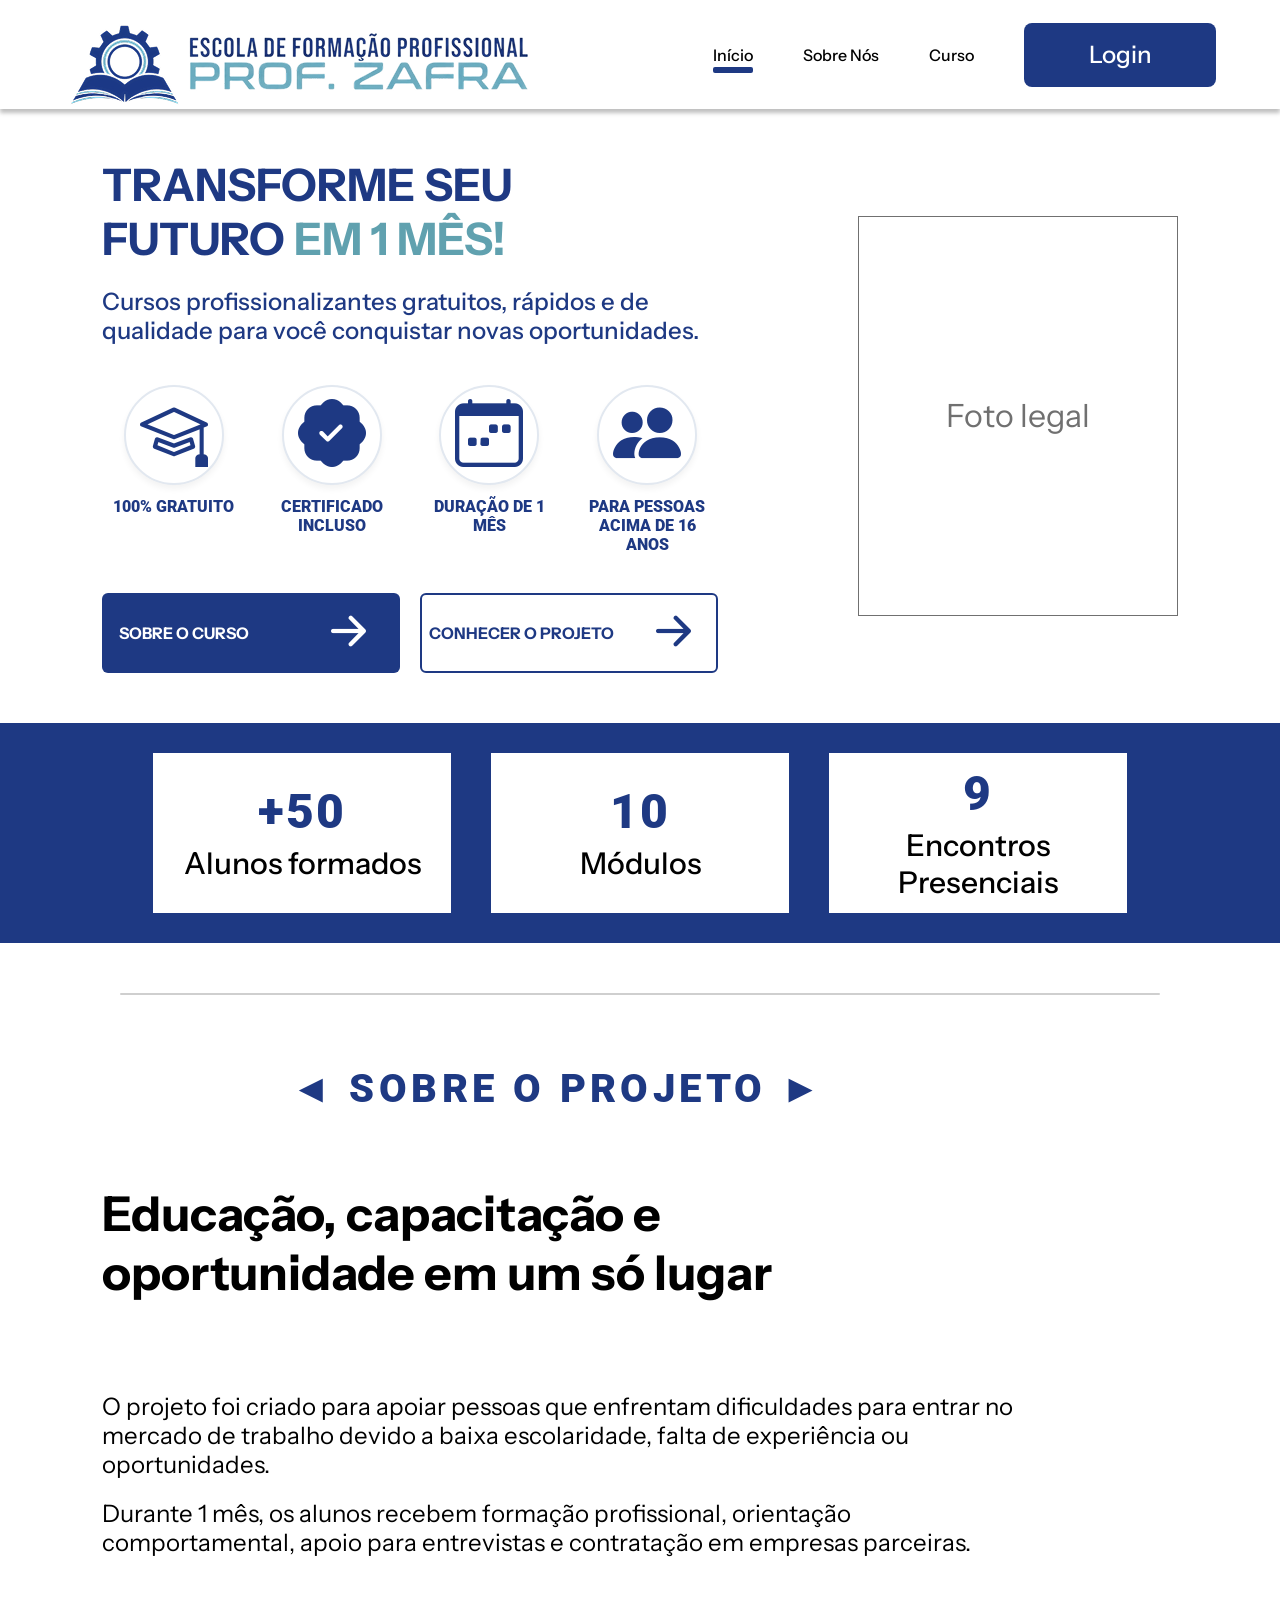
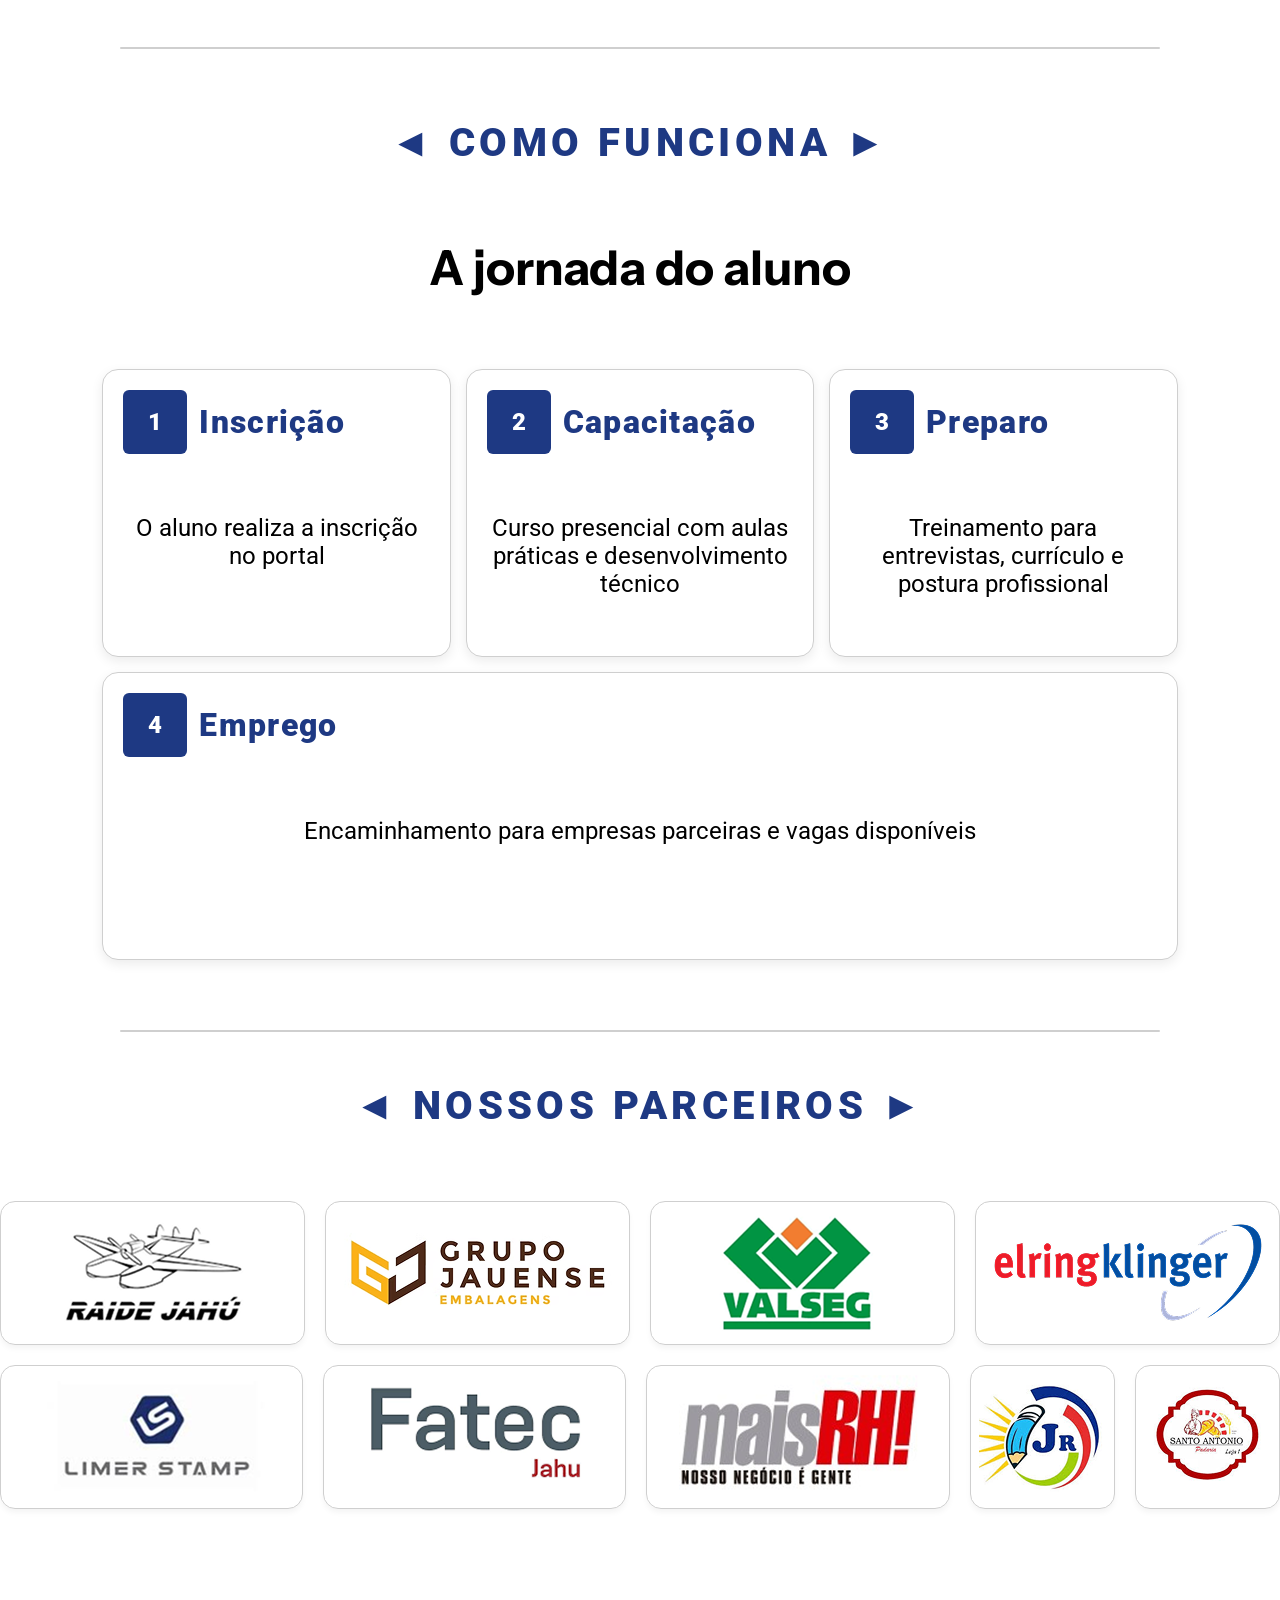
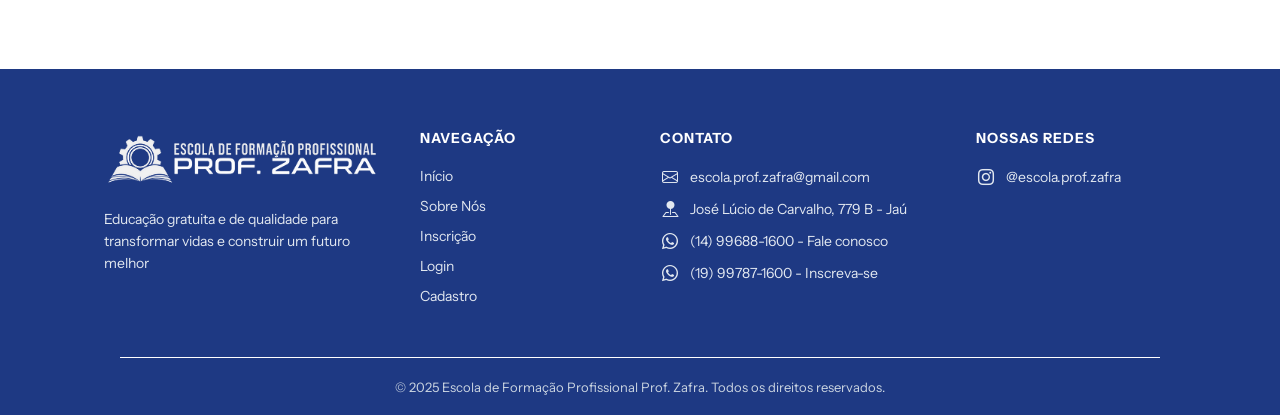
==== commit 861a5a46: "Página Curso" ====
--- a/index.html
+++ b/index.html
@@ -23,7 +23,7 @@
                 <ul class="nav-links">
                     <li><a href="#" class="active">Início</a></li>
                     <li><a href="sobre-nos.html">Sobre Nós</a></li>
-                    <li><a href="#">Cursos</a></li>
+                    <li><a href="curso.html">Curso</a></li>
                     <li><a href="#" class="btn-login">Login</a></li>
                 </ul>
             </div>
--- a/css/style.css
+++ b/css/style.css
@@ -227,6 +227,7 @@
     color: #1E3983;
     border: 2.5px solid #1E3983;
     gap: 25px;
+    text-decoration: none;
 }
 
 .botao-dois:hover { background-color: #f0f4f8; }
@@ -288,8 +289,8 @@
 }
 
 .sobre-texto {
-    width: 1252px;
-    height: 500px;
+    max-width: 1252px;
+    height: auto;
 }
 
 .sobre-texto h2 {
@@ -536,58 +537,264 @@
 }
 
 /* ==========================================================
-   MEDIA QUERIES (RESPONSIVIDADE)
-   ========================================================== */
+   PÁGINA DO CURSO (ESTILIZAÇÃO ESPECÍFICA)
+   ========================================================== */
+.curso-main-container {
+    max-width: 1200px;
+    margin: 0 auto;
+    padding: 50px 5%;
+    font-family: 'Instrument Sans', sans-serif;
+}
+
+.programa-section {
+    display: flex;
+    justify-content: space-between;
+    align-items: center;
+    gap: 50px;
+    margin-bottom: 40px;
+}
+
+.programa-conteudo {
+    flex: 1.3;
+}
+
+.programa-titulo {
+    font-family: 'Instrument Sans', sans-serif;
+    font-size: 54px;
+    font-weight: 800;
+    color: #1E3983;
+    margin-bottom: 35px;
+    letter-spacing: 1px;
+}
+
+.programa-titulo .destaque-azul {
+    color: #60A1AF;
+}
+
+.programa-conteudo p {
+    color: #1E3983;
+    font-size: 24px;
+    font-weight: 500;
+    line-height: 1.5;
+    margin-bottom: 25px;
+    text-align: justify;
+    font-family: 'Instrument Sans', sans-serif;
+}
+
+.btn-whatsapp {
+    display: inline-flex;
+    align-items: center;
+    gap: 12px;
+    border: 3px solid #25D366;
+    border-radius: 12px;
+    padding: 15px 25px;
+    color: #25D366;
+    font-size: 22px;
+    font-weight: 700;
+    text-decoration: none;
+    margin-top: 15px;
+    transition: background-color 0.2s, color 0.2s;
+}
+
+.btn-whatsapp:hover {
+    background-color: #25D366;
+    color: #ffffff;
+}
+
+.btn-whatsapp i {
+    font-size: 28px;
+}
+
+.curriculo-section {
+    padding: 20px 0;
+}
+
+.curriculo-titulo {
+    font-family: 'Instrument Sans', sans-serif;
+    font-size: 44px;
+    font-weight: 700;
+    color: #1E3983;
+    text-align: center;
+    margin-bottom: 40px;
+    letter-spacing: 2px;
+}
+
+.curriculo-titulo span {
+    font-size: 30px;
+    vertical-align: middle;
+}
+
+.curriculo-subtitulo {
+    font-family: 'Instrument Sans', sans-serif;
+    font-size: 48px;
+    font-weight: 700;
+    color: #1E3983;
+    margin-bottom: 25px;
+}
+
+.curriculo-descricao {
+    font-family: 'Instrument Sans', sans-serif;
+    color: #000000;
+    font-size: 22px;
+    line-height: 1.5;
+    margin-bottom: 50px;
+}
+
+.modulos-grid {
+    display: grid;
+    grid-template-columns: repeat(2, 1fr);
+    column-gap: 80px;
+    row-gap: 35px;
+}
+
+.modulo-item {
+    display: flex;
+    align-items: center;
+    gap: 25px;
+}
+
+.modulo-icon {
+    font-size: 45px;
+    color: #1E3983;
+    width: 50px;
+    text-align: center;
+    flex-shrink: 0;
+}
+
+.modulo-item p {
+    font-family: 'Roboto', sans-serif;
+    font-size: 32px;
+    font-weight: 900;
+    color: #1E3983;
+    line-height: 1.2;
+}
+
+.modulo-item p span {
+    margin-right: 5px;
+}
+
+.tag-online {
+    color: #60A1AF;
+    font-weight: 900;
+}
+
+/* ==========================================================
+   MEDIA QUERIES (RESPONSIVIDADE COMPLETA E ATUALIZADA)
+   ========================================================== */
+
+/* TELAS DE ATÉ 1200px (Desktops pequenos e ajustes de quebra) */
 @media (max-width: 1200px) {
-    .sobre-nos { width: 100%; }
-    .sobre-img { width: 100%; max-width: 450px; height: auto; }
-}
-
+    .sobre-nos { 
+        width: 100%; 
+        padding: 40px 5%;
+    }
+    .sobre-img { 
+        width: 100%; 
+        max-width: 450px; 
+        height: auto; 
+    }
+    .sobre-texto {
+        max-width: 100%;
+    }
+    .modulos-grid {
+        column-gap: 40px;
+    }
+}
+
+/* TABLETS EM MODO PAISAGEM / DESKTOPS PEQUENOS (Telas de até 1024px) */
 @media (max-width: 1024px) {
+    /* Cabeçalho */
     .header-main { gap: 20px; }
     .logo { width: 320px; height: auto; }
     .nav-links { gap: 25px; }
+    
+    /* Hero e Estrutura Geral */
     .titulo-hero { font-size: 2.3rem; }
     .hero { padding: 40px 5%; }
     .sobre-conteudo { gap: 30px; }
+    
+    /* Títulos Gerais e Páginas Internas */
     .main-title { font-size: 48px; margin-bottom: 40px; }
-    .titulo-sobre-nos, .sobre-block .titulo, .titulo { font-size: 32px; margin-bottom: 30px; }
-    .sobre-text-block p, .sobre-block p { font-size: 20px; }
-}
-
+    .titulo, .titulo-sobre-nos, .sobre-block .titulo { font-size: 32px; margin-bottom: 30px; }
+    .sobre-text-block p, .sobre-block p, .sobre-texto p { font-size: 20px; }
+    .sobre-texto h2 { font-size: 36px; margin-bottom: 40px; }
+
+    /* Página do Curso */
+    .programa-titulo { font-size: 42px; margin-bottom: 25px; }
+    .programa-conteudo p, .curriculo-descricao { font-size: 18px; }
+    .curriculo-subtitulo { font-size: 38px; }
+    .modulo-item p { font-size: 24px; }
+    .modulo-icon { font-size: 38px; width: 40px; }
+}
+
+/* CELULARES GRANDES / TABLETS EM MODO RETRATO (Telas de até 768px) */
 @media (max-width: 768px) {
-    .header-main, .nav-container, .hero { flex-direction: column; text-align: center; }
+    /* Cabeçalho / Navbar */
+    .header-main, .nav-container { flex-direction: column; text-align: center; }
     .header-main { padding: 20px 5%; gap: 15px; }
-    .logo { width: 240px; }
+    .logo { width: 240px; height: auto; }
     .nav-container { gap: 20px; }
     .nav-links { gap: 20px; justify-content: center; }
     .btn-login { width: 100%; max-width: 192px; }
-    .hero { flex-direction: column-reverse; padding: 30px 5%; }
+    
+    /* Hero */
+    .hero { flex-direction: column-reverse; padding: 30px 5%; text-align: center; }
     .hero-content { max-width: 100%; }
     .parágrafo { font-size: 20px; }
     .botoes { justify-content: center; flex-wrap: wrap; }
     .botao-um, .botao-dois { width: 100%; max-width: 298px; height: auto; padding: 20px; }
     .diferenciais { grid-template-columns: repeat(2, 1fr); width: 100%; height: auto; gap: 20px; }
-    .indicadores, .sobre-conteudo { flex-direction: column; align-items: center; }
-    .indicadores { gap: 20px; }
+    
+    /* Indicadores */
+    .indicadores { flex-direction: column; align-items: center; gap: 20px; }
     .indicador { width: 100%; max-width: 298px; }
+    
+    /* Sobre Nós Principal */
+    .sobre-conteudo { flex-direction: column; align-items: center; }
     .sobre-text-block { width: 100%; text-align: justify; }
     .sobre-imagem { width: 100%; margin-top: 20px; }
     .sobre-img { max-width: 100%; height: auto; }
+    
+    /* Página do Curso (Estrutura e Grade) */
+    .programa-section { flex-direction: column; gap: 30px; text-align: center; }
+    .programa-conteudo p { text-align: justify; }
+    .btn-whatsapp { width: 100%; justify-content: center; font-size: 18px; padding: 12px 20px; }
+    .btn-whatsapp i { font-size: 24px; }
+    .modulos-grid { grid-template-columns: 1fr; row-gap: 25px; } /* Transforma em 1 coluna */
+    .modulo-item { gap: 20px; }
+    .modulo-item p { font-size: 22px; }
+    .modulo-icon { font-size: 35px; }
+
+    /* Divisórias e Elementos de Borda */
     .linha-divisoria, .footer-divisória { width: 90% !important; margin: 40px auto; }
+    
+    /* Grid de Parceiros */
     .parceiros-grid { padding: 0 5%; }
     .parceiro-card { width: calc(50% - 10px); height: 110px; }
+    
+    /* Rodapé */
     .footer-container { flex-direction: column; gap: 30px; }
     .footer-column { width: 100%; }
     .footer-column ul li { white-space: normal; }
 }
 
+/* CELULARES PEQUENOS (Telas de até 480px) */
 @media (max-width: 480px) {
+    /* Ajustes Gerais de Tipografia */
     .main-title { font-size: 36px; letter-spacing: 1px; }
-    .titulo-sobre-nos, .sobre-block .titulo, .titulo { font-size: 24px; letter-spacing: 2px; }
-    .sobre-text-block p, .sobre-block p { font-size: 18px; }
     .titulo-hero { font-size: 1.8rem; }
+    .titulo, .titulo-sobre-nos, .sobre-block .titulo, .sobre-texto h2 { font-size: 24px; letter-spacing: 2px; }
+    .sobre-text-block p, .sobre-block p, .sobre-texto p { font-size: 18px; }
+    
+    /* Layouts Grid e Flex em Mobile Puro */
     .diferenciais { grid-template-columns: 1fr; }
     .botoes { flex-direction: column; align-items: center; }
     .botao-um, .botao-dois, .parceiro-card { width: 100%; }
+    
+    /* Página do Curso Mobile */
+    .programa-titulo { font-size: 32px; }
+    .curriculo-titulo { font-size: 32px; }
+    .curriculo-subtitulo { font-size: 28px; }
+    .modulo-item p { font-size: 18px; }
+    .modulo-icon { font-size: 28px; width: 32px; }
 }
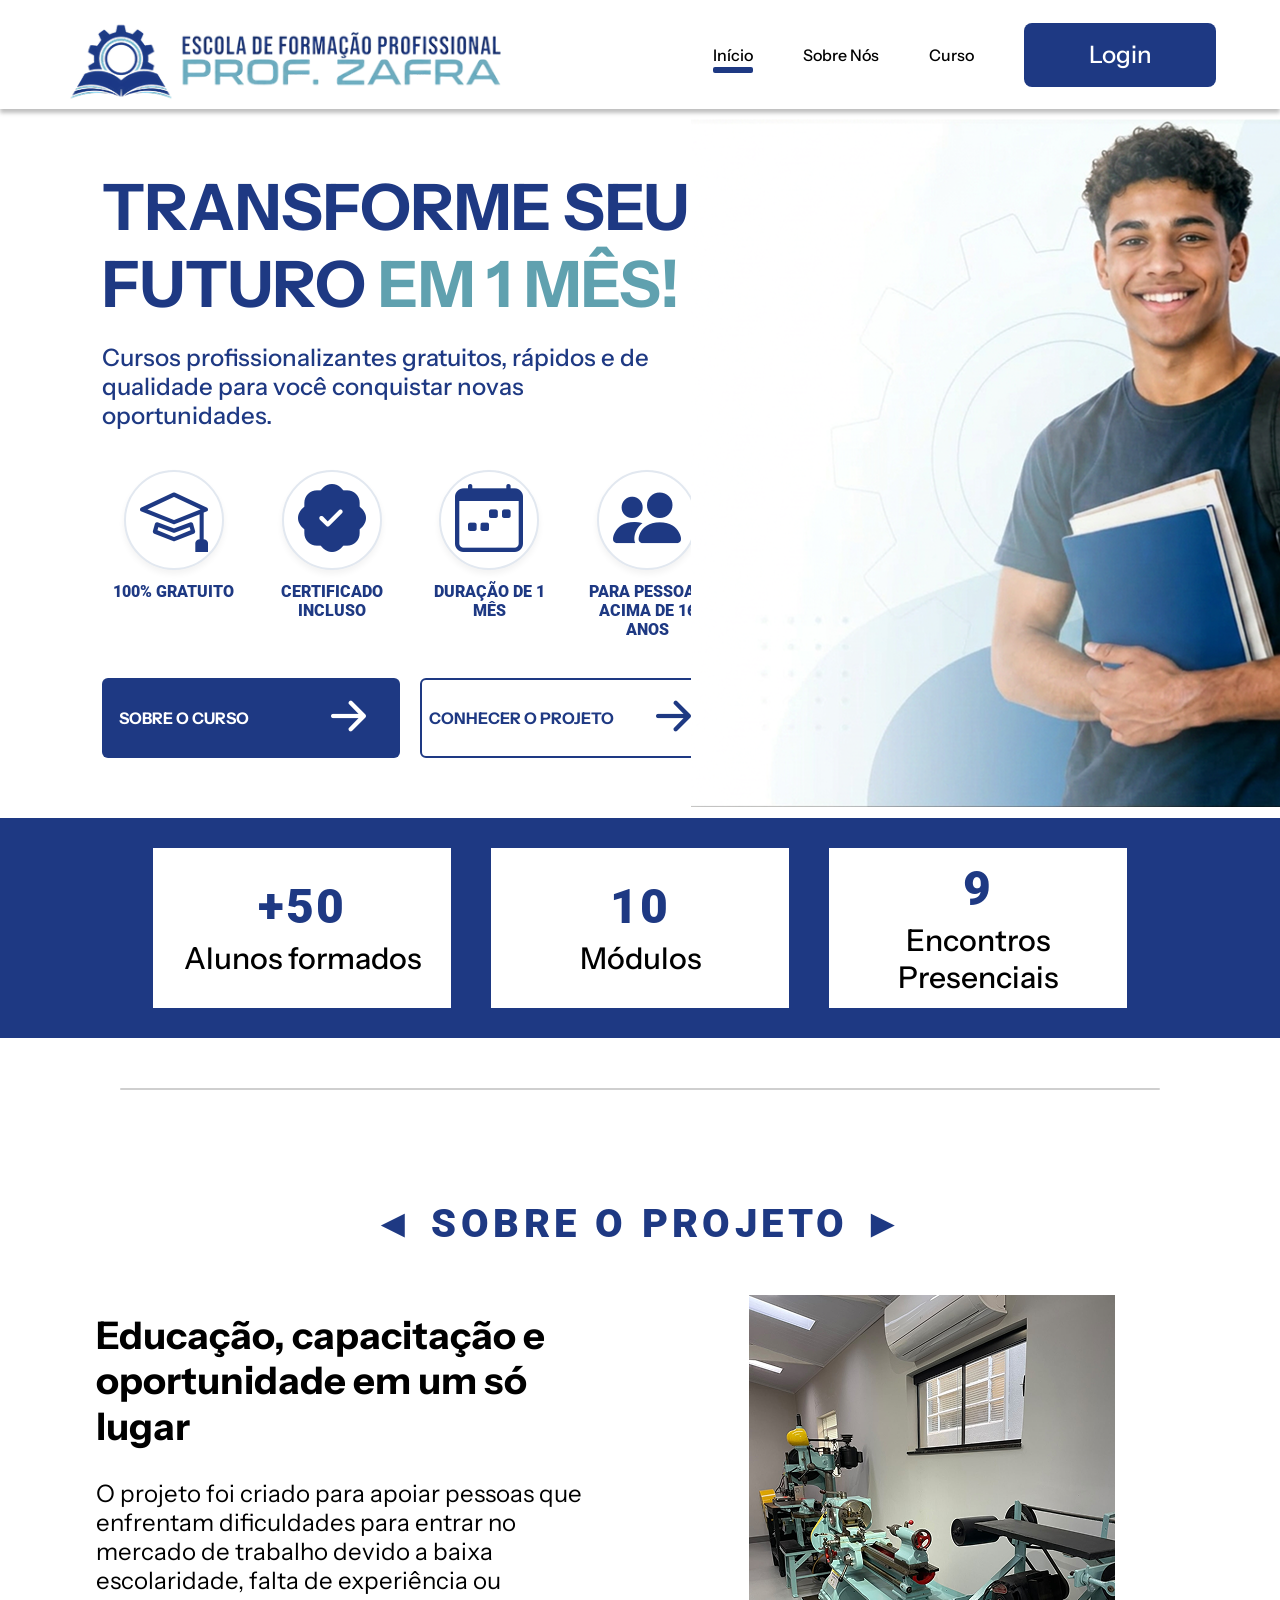
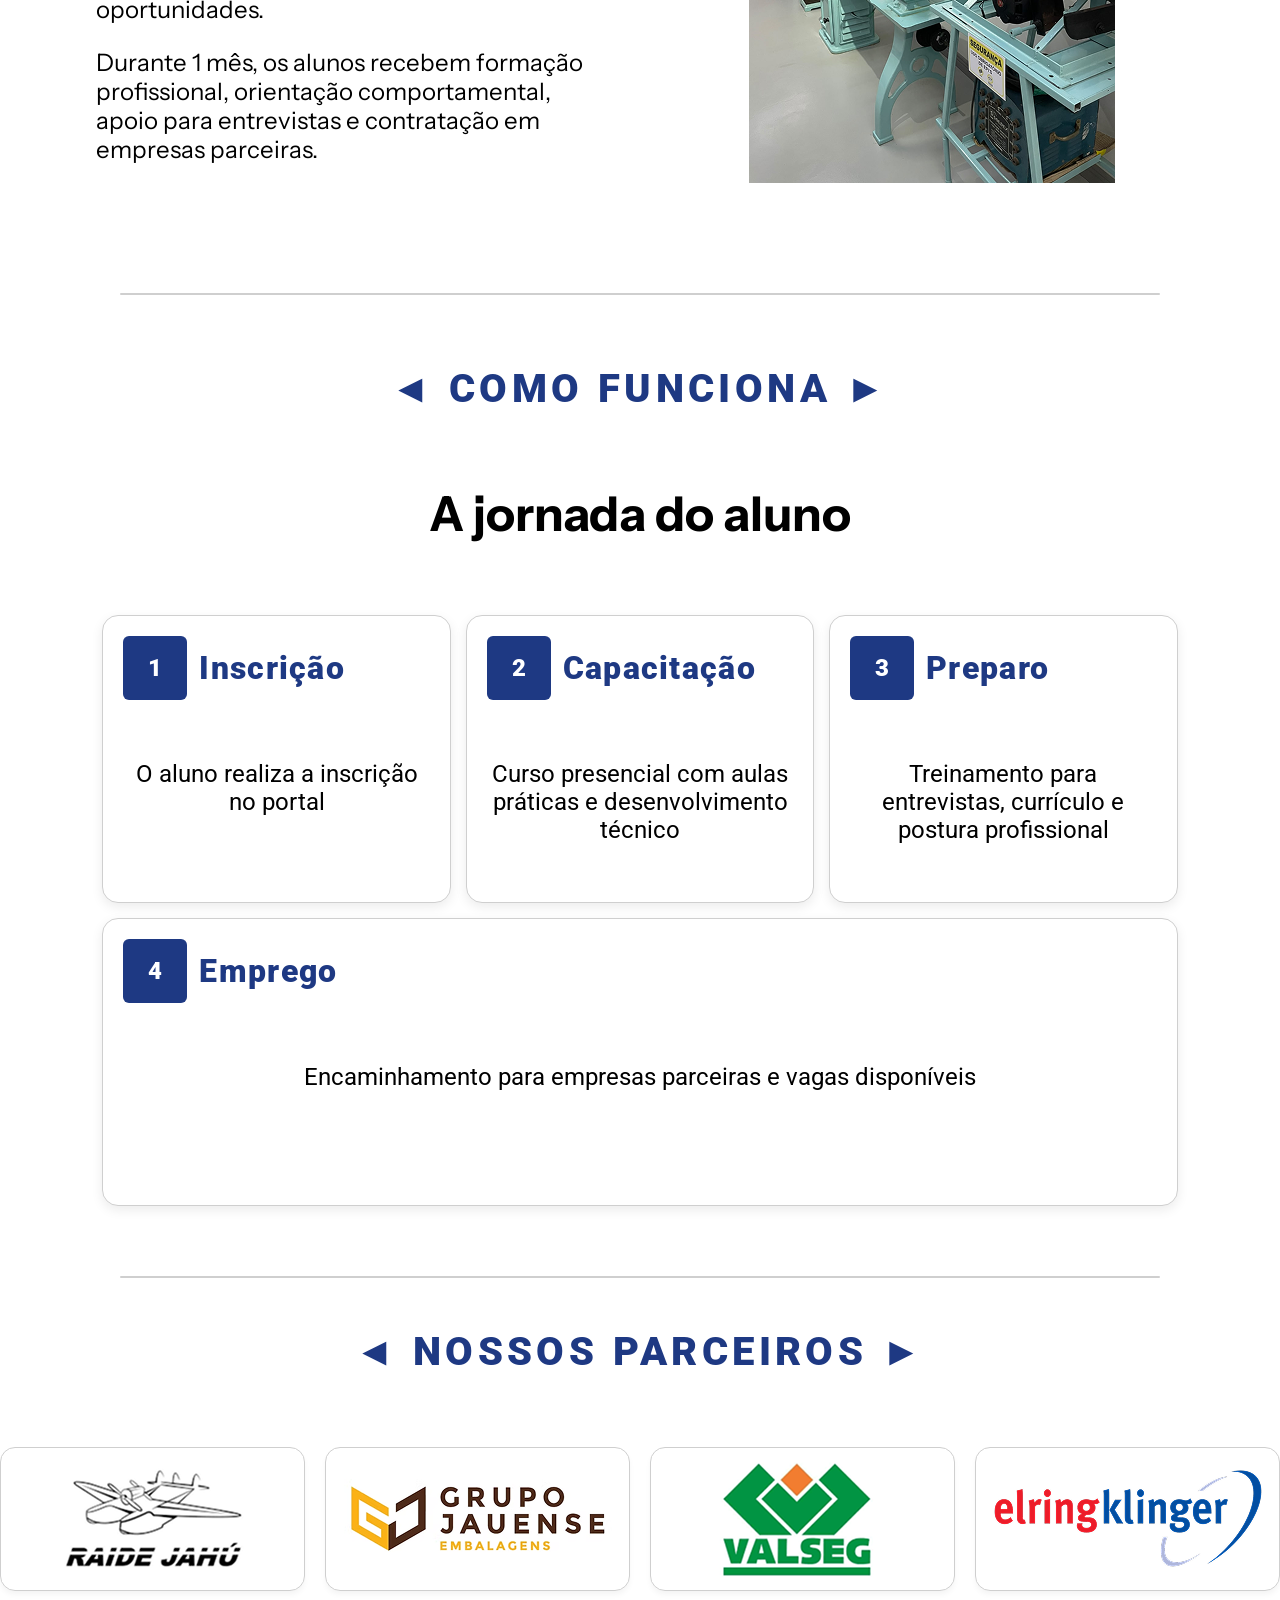
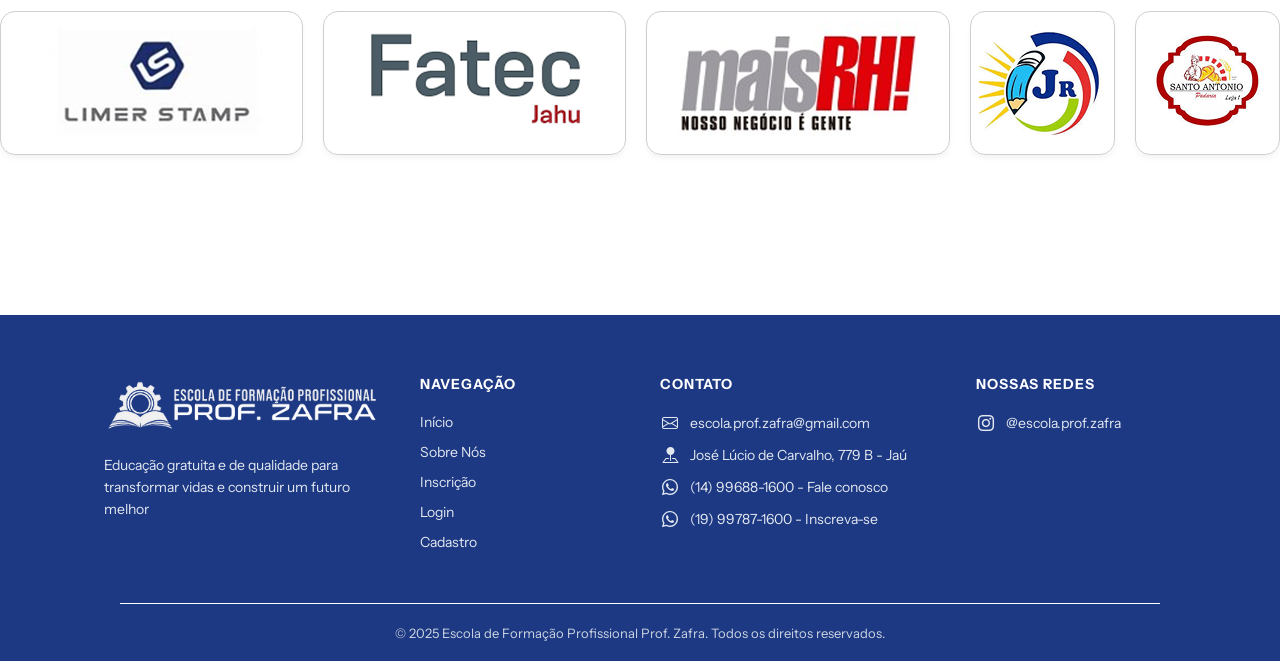
==== commit 7b9bc25a: "Adição das Fotos" ====
--- a/index.html
+++ b/index.html
@@ -63,9 +63,9 @@
             </div>
         </div>
 
-        <div class="foto">
-            <span>Foto legal</span>
-        </div>
+     <div class="foto">
+        <img src="img/aluno.png" alt="Estudante sorrindo segurando livros">
+     </div>
     </main>
 
     <section class="indicadores">
@@ -87,15 +87,19 @@
     <hr class="linha-divisoria">
 
     <section class="sobre">
+        <span class="titulo">&#9668; SOBRE O PROJETO &#9658;</span>
+        
         <div class="sobre-container">
+            
+
             <div class="sobre-texto">
-                <span class="titulo"> &#9668; SOBRE O PROJETO &#9658;</span>
-
-                <h2>Educação, capacitação e<br> oportunidade em um só lugar</h2>
-
-                <p>O projeto foi criado para apoiar pessoas que enfrentam dificuldades para entrar no <br>mercado de trabalho devido a baixa escolaridade, falta de experiência ou <br>oportunidades.</p>
-                
-                <p>Durante 1 mês, os alunos recebem formação profissional, orientação <br> comportamental, apoio para entrevistas e contratação em empresas parceiras.</p>
+                <h2>Educação, capacitação e<br>oportunidade em um só lugar</h2>
+                <p>O projeto foi criado para apoiar pessoas que enfrentam dificuldades para entrar no mercado de trabalho devido a baixa escolaridade, falta de experiência ou oportunidades.</p>
+                <p>Durante 1 mês, os alunos recebem formação profissional, orientação comportamental, apoio para entrevistas e contratação em empresas parceiras.</p>
+            </div>
+
+            <div class="sobre-imagem">
+                <img src="img/maquina.png" alt="Oficina de capacitação com tornos mecânicos">
             </div>
         </div>
     </section>
--- a/css/style.css
+++ b/css/style.css
@@ -70,6 +70,11 @@
 .logo {
    width: 480px;
    height: 79px;
+}
+
+.logo img {
+    max-width: 100%;
+    height: auto;
 }
 
 .nav-container, .nav-links {
@@ -128,23 +133,29 @@
 }
 
 /* ==========================================================
-   HOME: HERO SECTON
+   HOME: HERO SECTION
    ========================================================== */
 .hero {
     display: flex;
     justify-content: space-between;
-    align-items: center;
-    padding: 50px 8%;
-    flex: 1;
-    gap: 40px;
-}
-
-.hero-content { max-width: 60%; }
+    align-items: stretch; 
+    padding: 0 0 0 8%;    
+    width: 100%;
+    overflow: hidden;    
+}
+
+.hero-content {
+    max-width: 50%;
+    padding: 60px 0;      
+    display: flex;
+    flex-direction: column;
+    justify-content: center;
+}
 
 .titulo-hero {
-    font-size: 2.8rem;
-    color: #1E3983;
-    font-weight: 800;
+    font-size: 64px;
+    color: #1E3983;
+    font-weight: 700;
     line-height: 1.2;
 }
 
@@ -233,14 +244,20 @@
 .botao-dois:hover { background-color: #f0f4f8; }
 
 .foto {
-    width: 320px;
-    height: 400px;
-    border: 1px solid #707070;
-    display: flex;
-    justify-content: center;
-    align-items: center;
-    color: #707070;
-    font-size: 32px;
+    flex: 1;
+    display: flex;
+    justify-content: flex-end; 
+    align-items: center;
+    max-width: 50%;
+}
+
+.foto img {
+    width: 100%;
+    height: 98%;
+    max-height: 688px;   
+    object-fit: cover;   
+    object-position: left center; 
+    display: block;
 }
 
 /* ==========================================================
@@ -279,31 +296,62 @@
     color: #000;
 }
 
-.sobre { padding: 20px 8%; }
+/* ==========================================================
+   SEÇÃO SOBRE O PROJETO
+   ========================================================== */
+.sobre {
+    width: 100%;
+    padding: 60px 0;
+    background-color: #ffffff;
+    display: flex;
+    flex-direction: column;
+    align-items: center;
+}
+
+.sobre .titulo {
+    margin-bottom: 48px !important;
+    display: block;
+    text-align: center;
+}
 
 .sobre-container {
     display: flex;
+    flex-direction: row;
     justify-content: space-between;
-    align-items: center;
-    gap: 60px;
+    align-items: center;    
+    width: 85%;
+    max-width: 1140px;      
+    margin: 0 auto;
+    gap: 80px;              
 }
 
 .sobre-texto {
-    max-width: 1252px;
-    height: auto;
+    flex: 1;                
+    text-align: left;
+    max-width: 680px;       
 }
 
 .sobre-texto h2 {
-    color: #000;
-    font-size: 48px;
+    color: #000000;
+    font-size: 38px;
     font-weight: 700;
-    margin-bottom: 90px;
+    line-height: 1.2;
+    margin-top: 0;
+    margin-bottom: 30px;
 }
 
 .sobre-texto p {
-    color: #000;
+    color: #000000;
+    font-family: "Instrument Sans", sans-serif;
     font-size: 24px;
-    margin-bottom: 20px;
+    font-style: normal;
+    font-weight: 400;
+    line-height: normal;
+    margin-bottom: 24px;   
+}
+
+.sobre-texto p:last-child {
+    margin-bottom: 0;
 }
 
 /* ==========================================================
@@ -537,7 +585,7 @@
 }
 
 /* ==========================================================
-   PÁGINA DO CURSO (ESTILIZAÇÃO ESPECÍFICA)
+   PÁGINA DO CURSO
    ========================================================== */
 .curso-main-container {
     max-width: 1200px;
@@ -548,14 +596,18 @@
 
 .programa-section {
     display: flex;
+    flex-direction: row;
     justify-content: space-between;
-    align-items: center;
-    gap: 50px;
-    margin-bottom: 40px;
+    align-items: flex-start; /* Alinha o texto e imagem pelo topo */
+    gap: 80px;              
+    margin: 0 auto;
+    width: 100%;
+    max-width: 1140px;
 }
 
 .programa-conteudo {
-    flex: 1.3;
+    flex: 1;
+    max-width: 720px;       
 }
 
 .programa-titulo {
@@ -565,6 +617,7 @@
     color: #1E3983;
     margin-bottom: 35px;
     letter-spacing: 1px;
+    white-space: nowrap;
 }
 
 .programa-titulo .destaque-azul {
@@ -577,8 +630,24 @@
     font-weight: 500;
     line-height: 1.5;
     margin-bottom: 25px;
-    text-align: justify;
+    text-align: left; /* Garante alinhamento limpo sem buracos */
     font-family: 'Instrument Sans', sans-serif;
+}
+
+.programa-imagem-container {
+    width: 366px;           
+    height: 488px;          
+    flex-shrink: 0;         
+    border-radius: 8px;
+    overflow: hidden;
+    box-shadow: 0 4px 12px rgba(0, 0, 0, 0.05);
+}
+
+.programa-imagem-container img {
+    width: 100%;
+    height: 100%;
+    object-fit: cover;
+    display: block;
 }
 
 .btn-whatsapp {
@@ -605,6 +674,7 @@
     font-size: 28px;
 }
 
+/* Elementos do Currículo */
 .curriculo-section {
     padding: 20px 0;
 }
@@ -679,10 +749,10 @@
 }
 
 /* ==========================================================
-   MEDIA QUERIES (RESPONSIVIDADE COMPLETA E ATUALIZADA)
-   ========================================================== */
-
-/* TELAS DE ATÉ 1200px (Desktops pequenos e ajustes de quebra) */
+   MEDIA QUERIES (RESPONSIVIDADE)
+   ========================================================== */
+
+/* TELAS DE ATÉ 1200px */
 @media (max-width: 1200px) {
     .sobre-nos { 
         width: 100%; 
@@ -699,27 +769,26 @@
     .modulos-grid {
         column-gap: 40px;
     }
-}
-
-/* TABLETS EM MODO PAISAGEM / DESKTOPS PEQUENOS (Telas de até 1024px) */
+    .programa-section {
+        gap: 40px;
+    }
+}
+
+/* TABLETS EM MODO PAISAGEM (Telas de até 1024px) */
 @media (max-width: 1024px) {
-    /* Cabeçalho */
     .header-main { gap: 20px; }
     .logo { width: 320px; height: auto; }
     .nav-links { gap: 25px; }
     
-    /* Hero e Estrutura Geral */
     .titulo-hero { font-size: 2.3rem; }
     .hero { padding: 40px 5%; }
     .sobre-conteudo { gap: 30px; }
     
-    /* Títulos Gerais e Páginas Internas */
     .main-title { font-size: 48px; margin-bottom: 40px; }
     .titulo, .titulo-sobre-nos, .sobre-block .titulo { font-size: 32px; margin-bottom: 30px; }
     .sobre-text-block p, .sobre-block p, .sobre-texto p { font-size: 20px; }
     .sobre-texto h2 { font-size: 36px; margin-bottom: 40px; }
 
-    /* Página do Curso */
     .programa-titulo { font-size: 42px; margin-bottom: 25px; }
     .programa-conteudo p, .curriculo-descricao { font-size: 18px; }
     .curriculo-subtitulo { font-size: 38px; }
@@ -729,15 +798,39 @@
 
 /* CELULARES GRANDES / TABLETS EM MODO RETRATO (Telas de até 768px) */
 @media (max-width: 768px) {
-    /* Cabeçalho / Navbar */
-    .header-main, .nav-container { flex-direction: column; text-align: center; }
-    .header-main { padding: 20px 5%; gap: 15px; }
-    .logo { width: 240px; height: auto; }
-    .nav-container { gap: 20px; }
-    .nav-links { gap: 20px; justify-content: center; }
-    .btn-login { width: 100%; max-width: 192px; }
-    
-    /* Hero */
+    .header-main { 
+        flex-direction: column; 
+        text-align: center; 
+        padding: 20px 5%; 
+        gap: 15px; 
+        align-items: center; /* Centraliza verticalmente as caixas no meio */
+    }
+    .logo { 
+        width: 240px; 
+        height: auto; 
+        margin: 0 auto; /* Força a centralização horizontal absoluta da caixa da logo */
+        display: block;
+    }
+    .logo img {
+        margin: 0 auto; /* Centraliza a imagem internamente */
+        display: block;
+    }
+    .nav-container { 
+        flex-direction: column; 
+        text-align: center; 
+        gap: 20px; 
+        width: 100%;
+    }
+    .nav-links { 
+        gap: 20px; 
+        justify-content: center; 
+    }
+    .btn-login { 
+        width: 100%; 
+        max-width: 192px; 
+        margin: 0 auto; 
+    }
+    
     .hero { flex-direction: column-reverse; padding: 30px 5%; text-align: center; }
     .hero-content { max-width: 100%; }
     .parágrafo { font-size: 20px; }
@@ -745,34 +838,47 @@
     .botao-um, .botao-dois { width: 100%; max-width: 298px; height: auto; padding: 20px; }
     .diferenciais { grid-template-columns: repeat(2, 1fr); width: 100%; height: auto; gap: 20px; }
     
-    /* Indicadores */
     .indicadores { flex-direction: column; align-items: center; gap: 20px; }
     .indicador { width: 100%; max-width: 298px; }
     
-    /* Sobre Nós Principal */
     .sobre-conteudo { flex-direction: column; align-items: center; }
     .sobre-text-block { width: 100%; text-align: justify; }
     .sobre-imagem { width: 100%; margin-top: 20px; }
     .sobre-img { max-width: 100%; height: auto; }
     
-    /* Página do Curso (Estrutura e Grade) */
-    .programa-section { flex-direction: column; gap: 30px; text-align: center; }
-    .programa-conteudo p { text-align: justify; }
+    /* Estrutura do Curso Mobile */
+    .programa-section { 
+        flex-direction: column; 
+        gap: 30px; 
+        text-align: center; 
+    }
+    .programa-conteudo {
+        max-width: 100%;
+    }
+    .programa-conteudo p { 
+        text-align: left; /* Mantém sem buracos no mobile também */
+    }
+    
+    .programa-imagem-container {
+        width: 100%;
+        max-width: 366px;
+        height: auto;
+        aspect-ratio: 366 / 488;
+        margin: 0 auto;
+    }
+    
     .btn-whatsapp { width: 100%; justify-content: center; font-size: 18px; padding: 12px 20px; }
     .btn-whatsapp i { font-size: 24px; }
-    .modulos-grid { grid-template-columns: 1fr; row-gap: 25px; } /* Transforma em 1 coluna */
+    .modulos-grid { grid-template-columns: 1fr; row-gap: 25px; } 
     .modulo-item { gap: 20px; }
     .modulo-item p { font-size: 22px; }
     .modulo-icon { font-size: 35px; }
 
-    /* Divisórias e Elementos de Borda */
     .linha-divisoria, .footer-divisória { width: 90% !important; margin: 40px auto; }
     
-    /* Grid de Parceiros */
     .parceiros-grid { padding: 0 5%; }
     .parceiro-card { width: calc(50% - 10px); height: 110px; }
     
-    /* Rodapé */
     .footer-container { flex-direction: column; gap: 30px; }
     .footer-column { width: 100%; }
     .footer-column ul li { white-space: normal; }
@@ -780,18 +886,15 @@
 
 /* CELULARES PEQUENOS (Telas de até 480px) */
 @media (max-width: 480px) {
-    /* Ajustes Gerais de Tipografia */
     .main-title { font-size: 36px; letter-spacing: 1px; }
     .titulo-hero { font-size: 1.8rem; }
     .titulo, .titulo-sobre-nos, .sobre-block .titulo, .sobre-texto h2 { font-size: 24px; letter-spacing: 2px; }
     .sobre-text-block p, .sobre-block p, .sobre-texto p { font-size: 18px; }
     
-    /* Layouts Grid e Flex em Mobile Puro */
     .diferenciais { grid-template-columns: 1fr; }
     .botoes { flex-direction: column; align-items: center; }
     .botao-um, .botao-dois, .parceiro-card { width: 100%; }
     
-    /* Página do Curso Mobile */
     .programa-titulo { font-size: 32px; }
     .curriculo-titulo { font-size: 32px; }
     .curriculo-subtitulo { font-size: 28px; }
